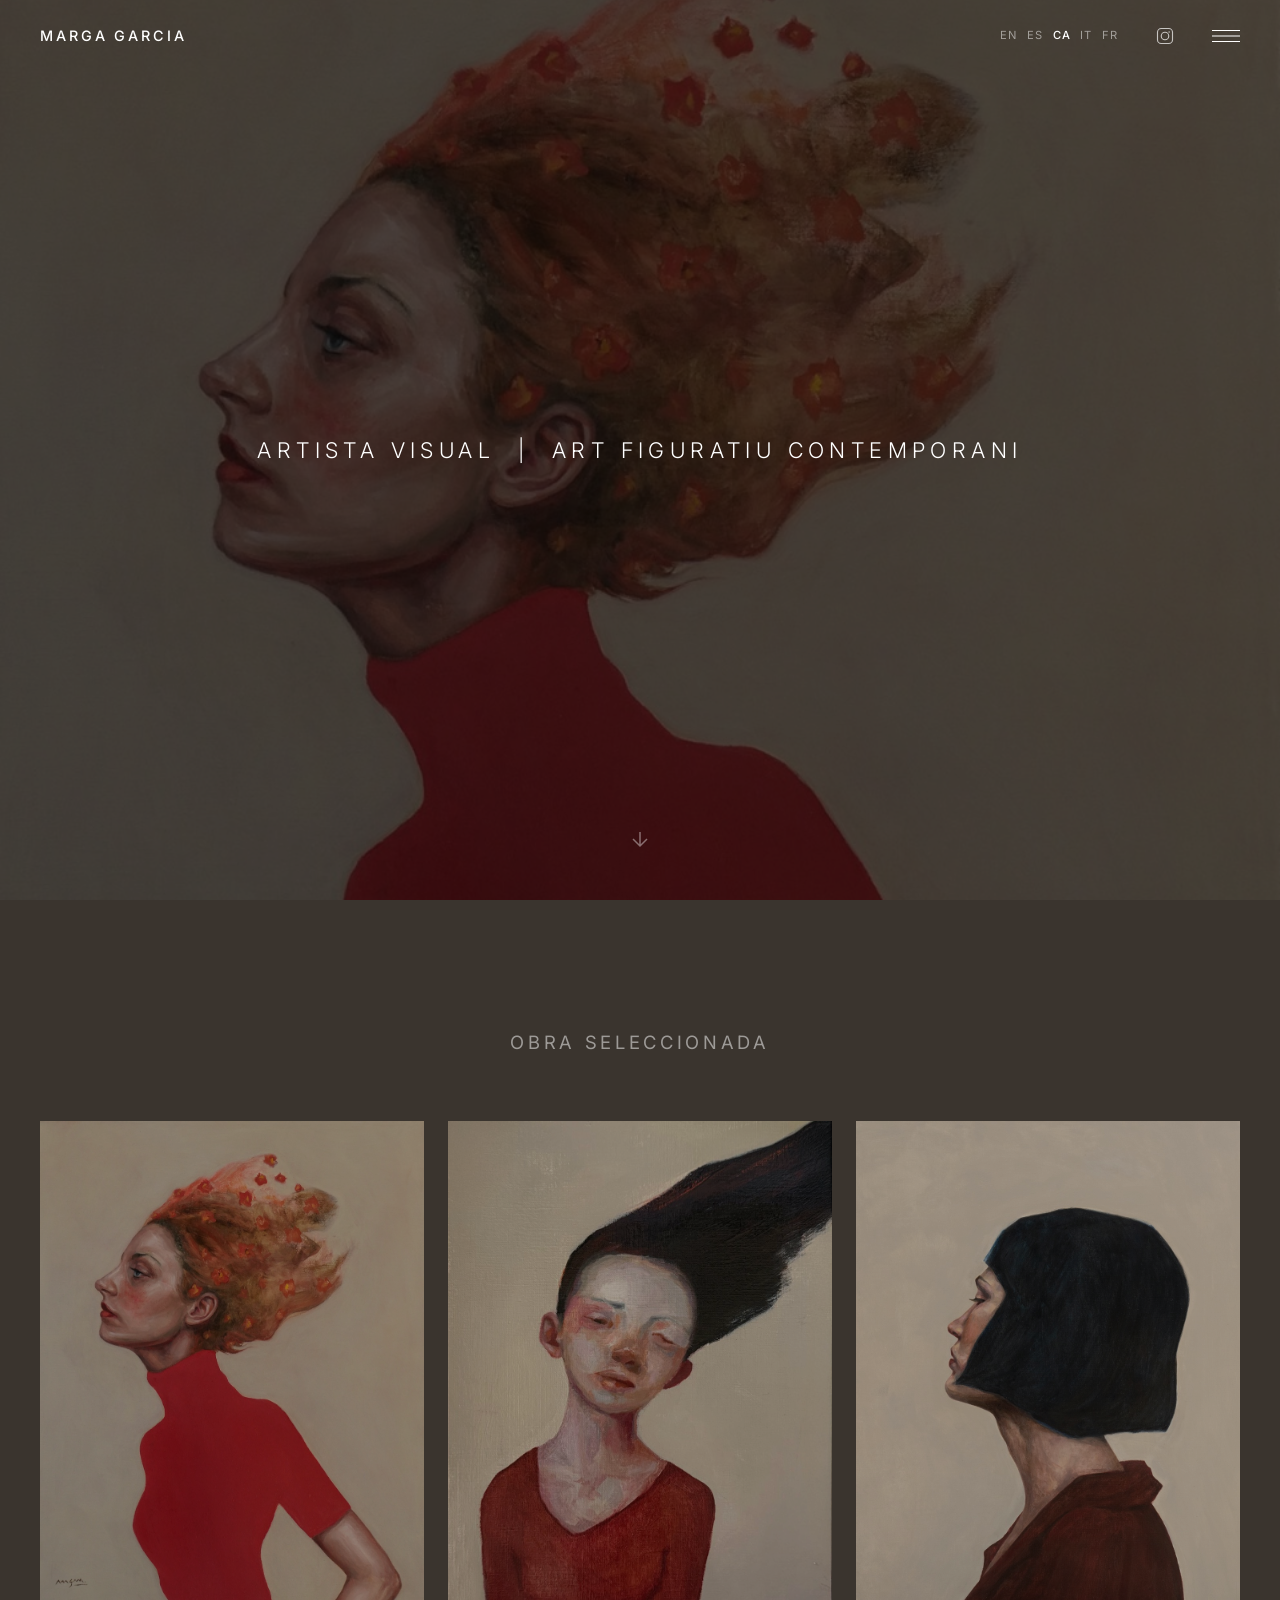
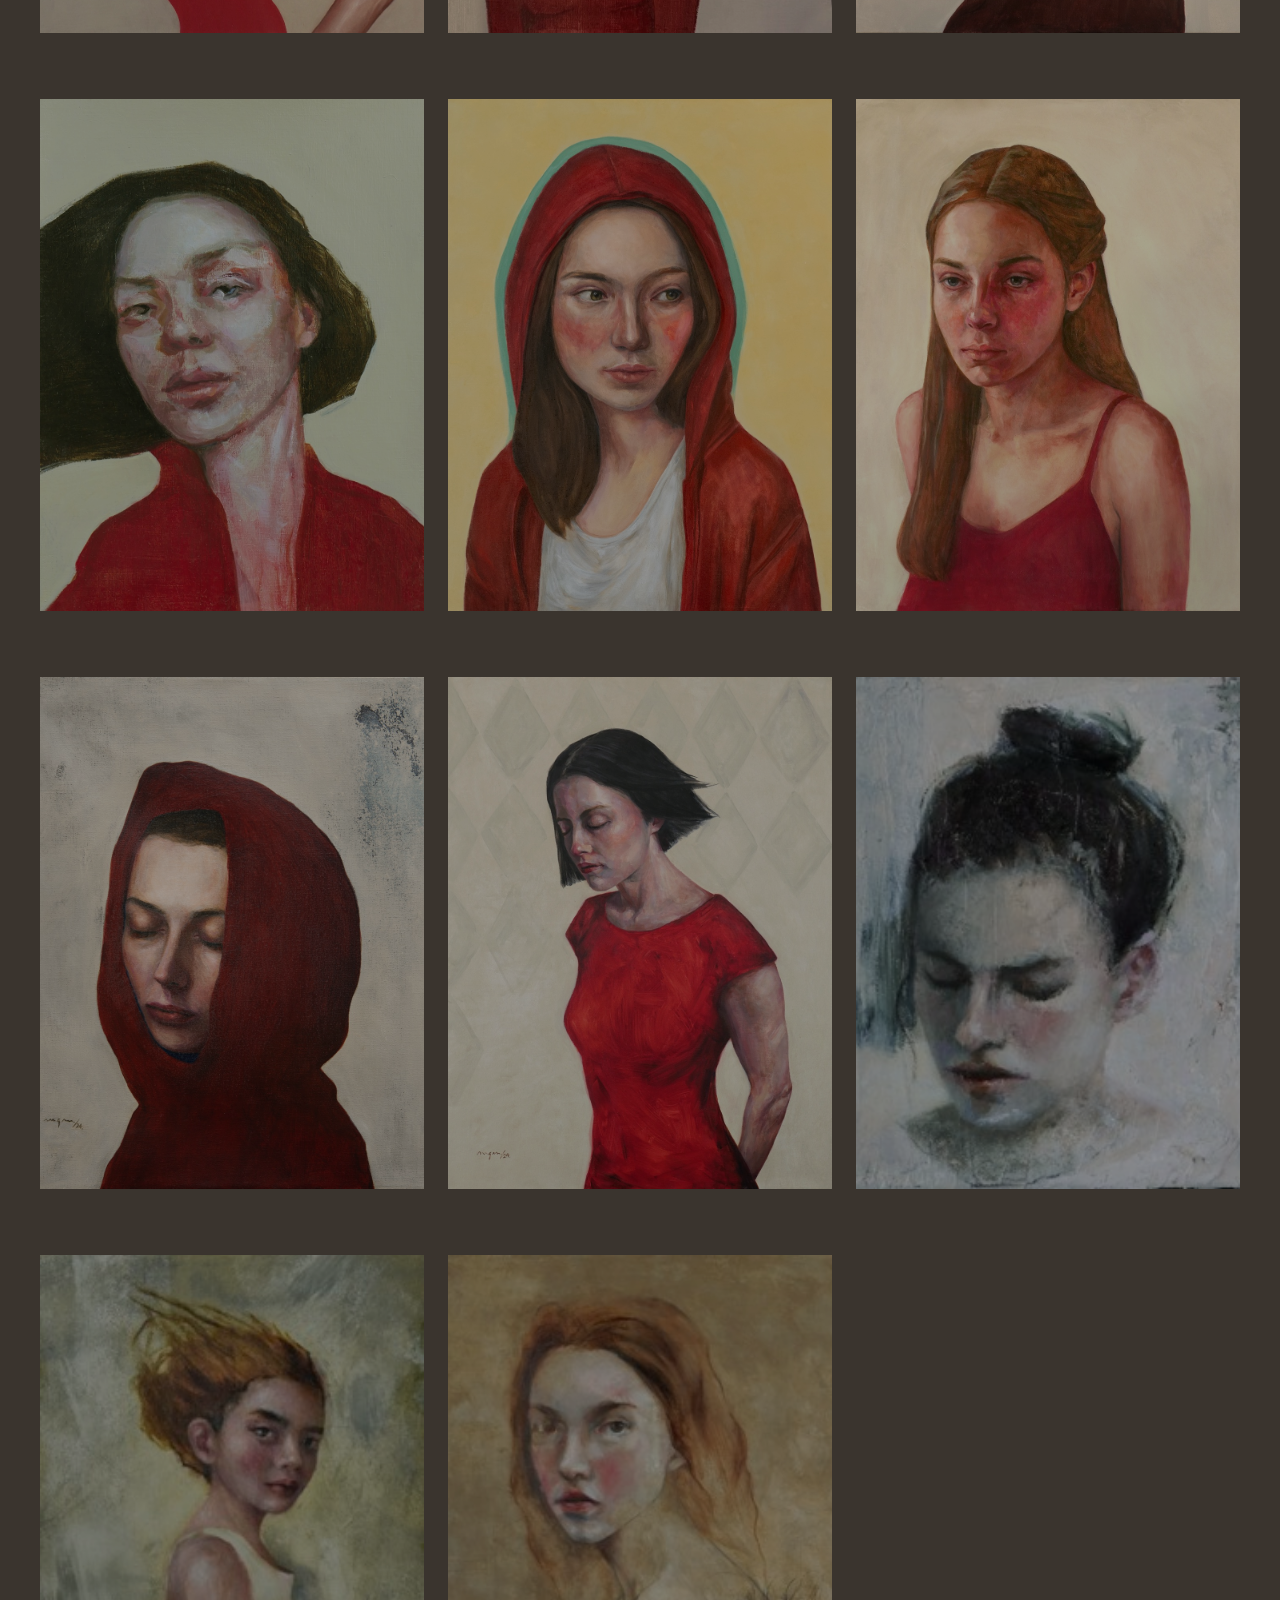
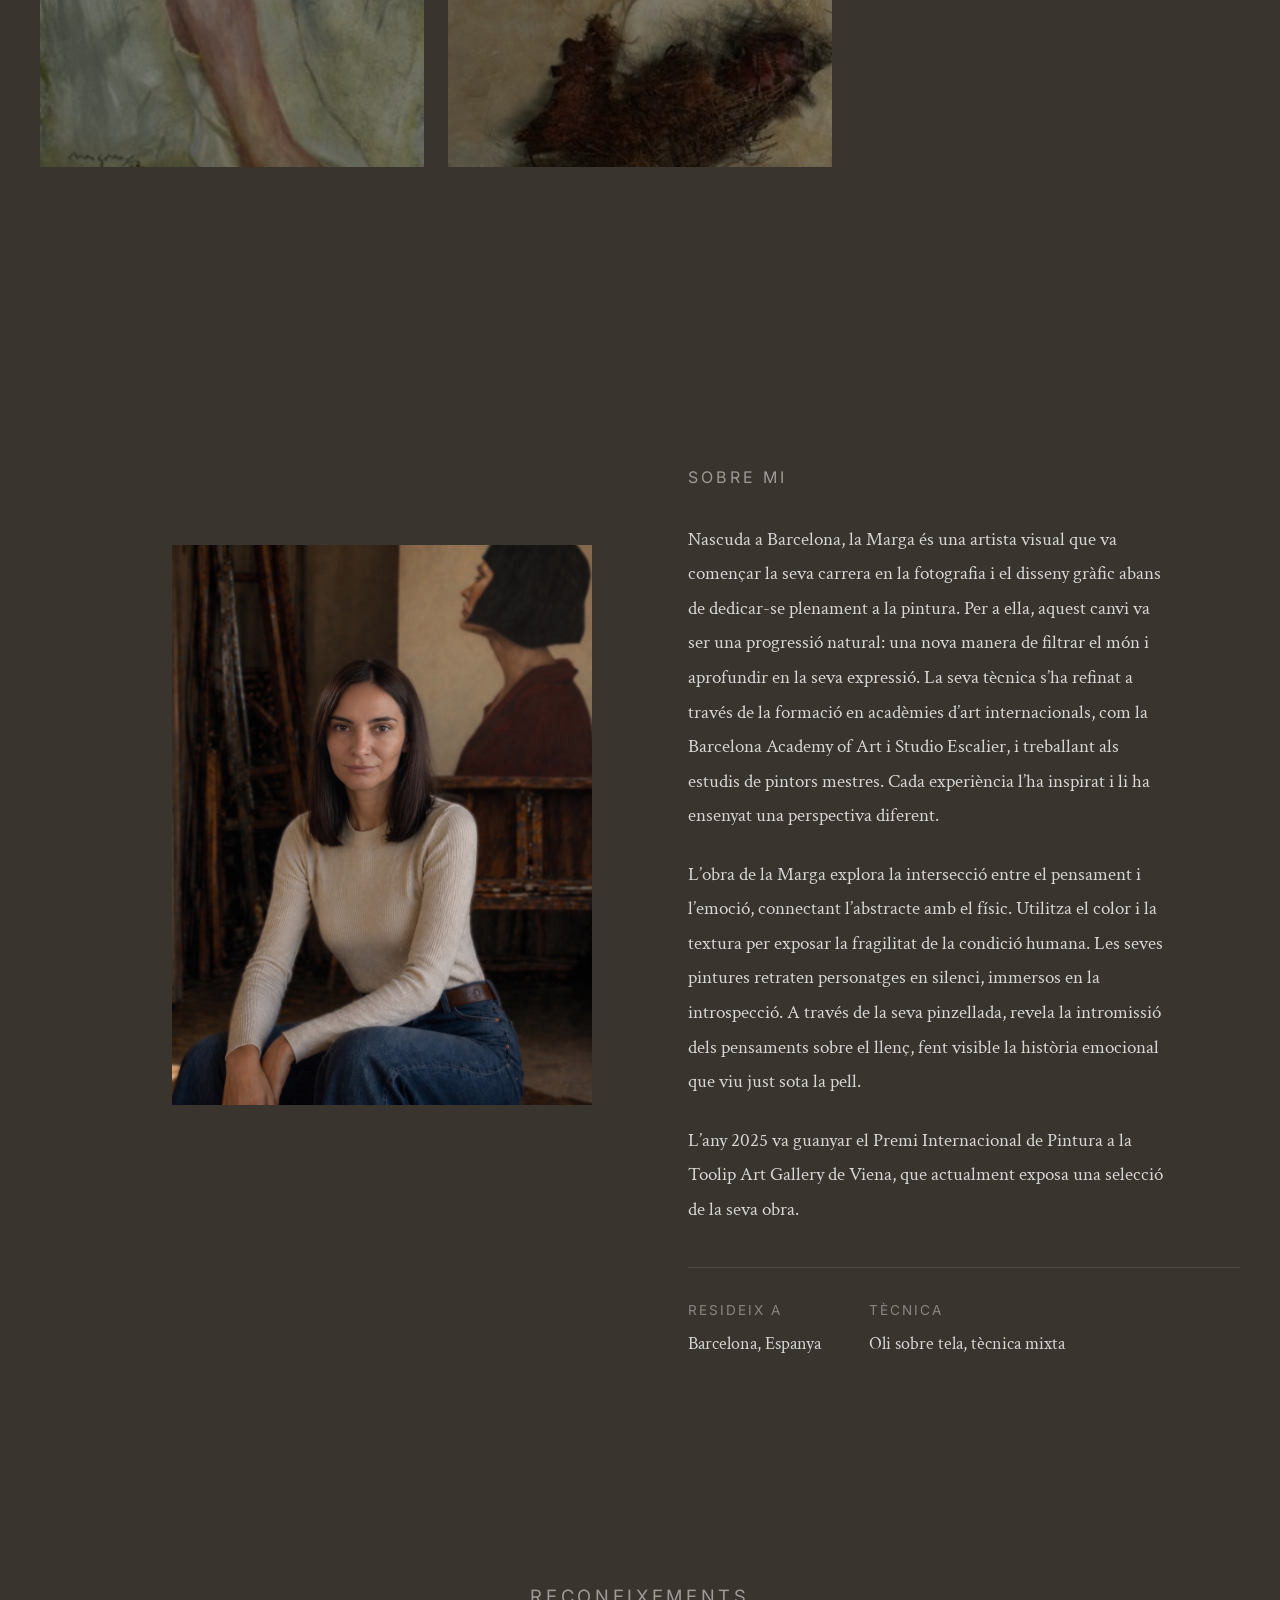
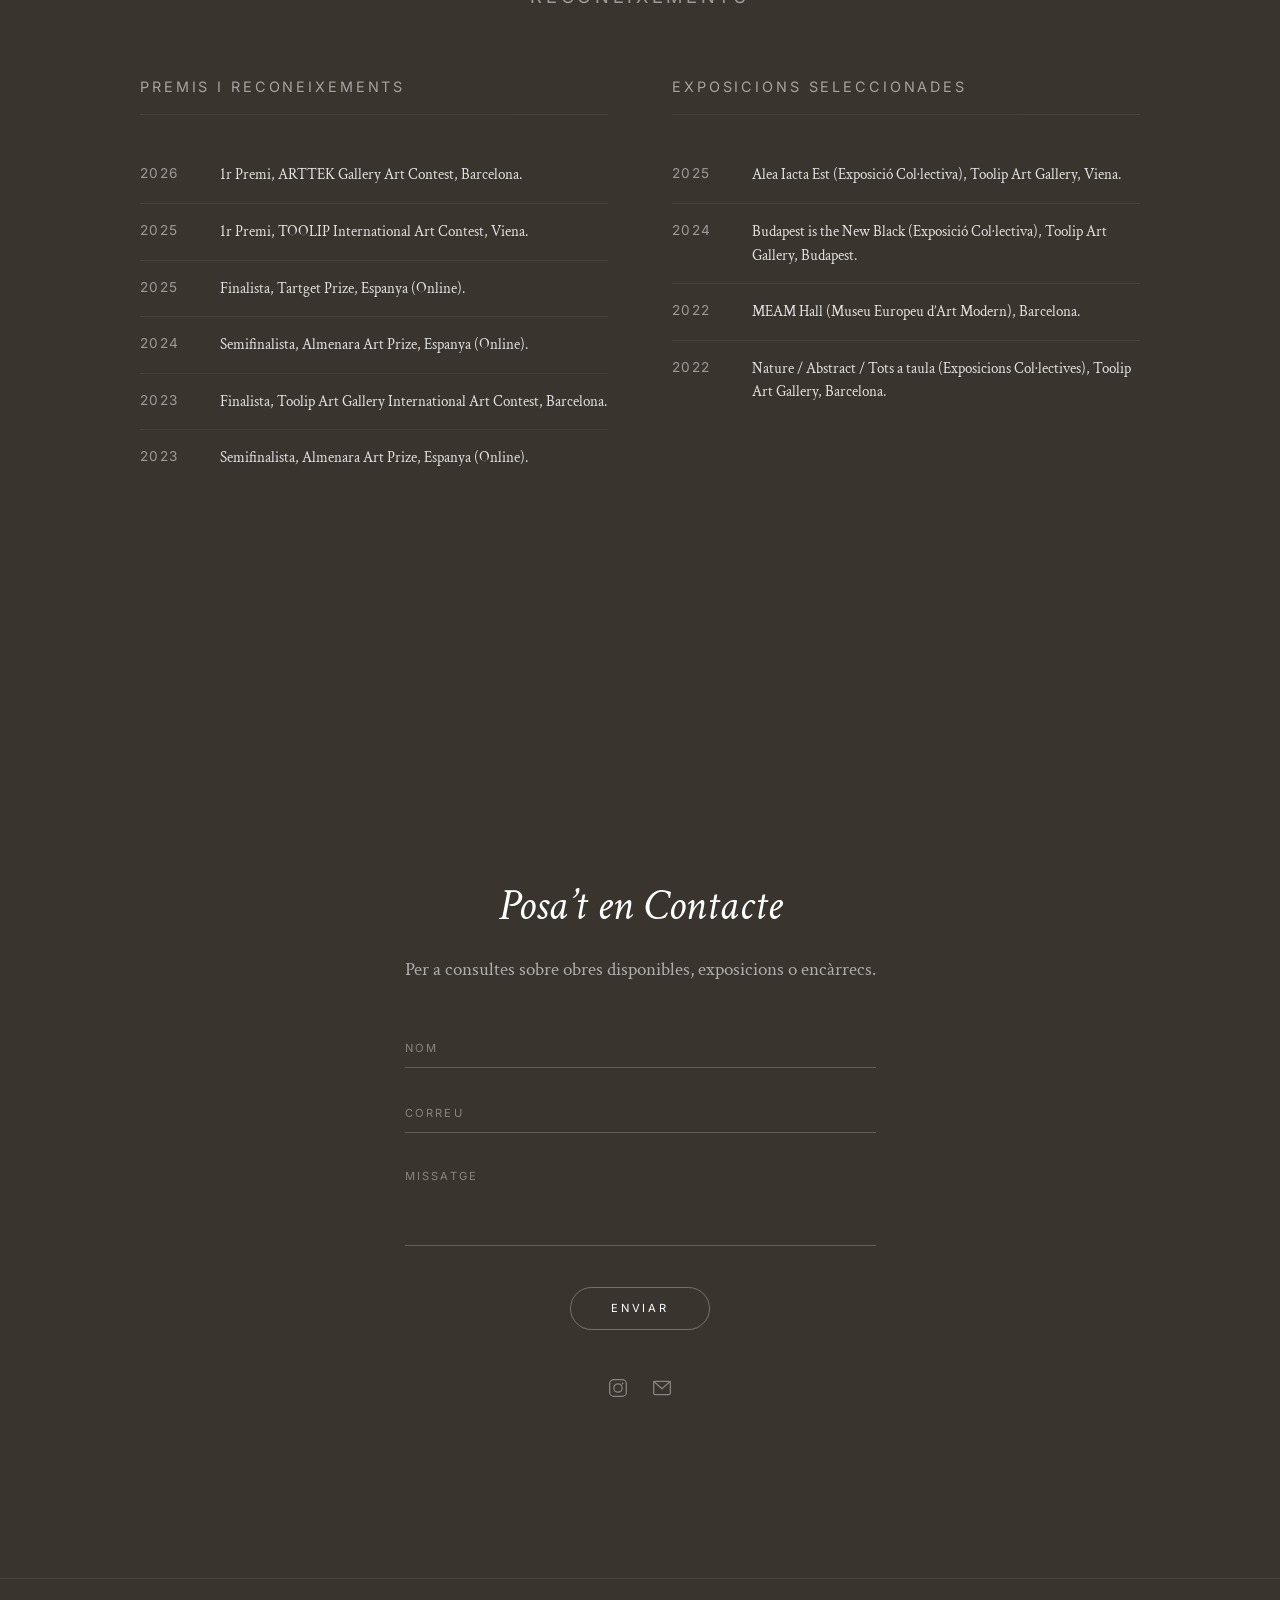
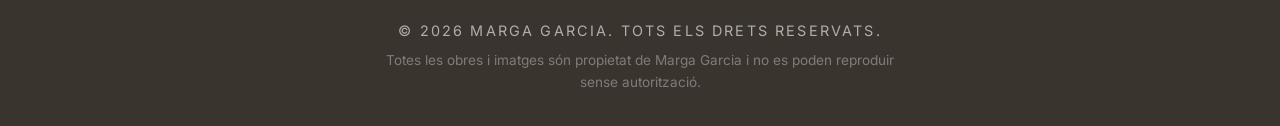
==== ca.html @ 929f14eb "Add multilingual support (ES, CA, IT, FR) with header language switcher Co-Authored-By: Claude Opus " ====
<!DOCTYPE html>
<html lang="ca">
<head>
  <meta charset="UTF-8">
  <meta name="viewport" content="width=device-width, initial-scale=1.0">
  <title>Marga Garcia — Artista</title>
  <meta name="description" content="Marga Garcia — Portfolio de l'artista">
  <link rel="preconnect" href="https://fonts.googleapis.com">
  <link rel="preconnect" href="https://fonts.gstatic.com" crossorigin>
  <link href="https://fonts.googleapis.com/css2?family=Crimson+Text:ital,wght@0,400;0,600;1,400&family=Inter:wght@300;400;500&display=swap" rel="stylesheet">
  <link rel="stylesheet" href="css/style.css">
</head>
<body>

  <!-- Navigation -->
  <nav class="nav" id="nav">
    <div class="nav-inner">
      <a href="#hero" class="nav-logo">Marga Garcia</a>
      <div class="nav-actions">
        <div class="lang-switcher">
          <a href="index.html" class="lang-link">EN</a>
          <a href="es.html" class="lang-link">ES</a>
          <a href="ca.html" class="lang-link active">CA</a>
          <a href="it.html" class="lang-link">IT</a>
          <a href="fr.html" class="lang-link">FR</a>
        </div>
        <a href="https://www.instagram.com/marga__art/" target="_blank" aria-label="Instagram" class="nav-ig">
          <svg width="18" height="18" viewBox="0 0 24 24" fill="none" stroke="currentColor" stroke-width="1.5" stroke-linecap="round" stroke-linejoin="round">
            <rect x="2" y="2" width="20" height="20" rx="5"/>
            <circle cx="12" cy="12" r="5"/>
            <circle cx="17.5" cy="6.5" r="1" fill="currentColor" stroke="none"/>
          </svg>
        </a>
        <button class="nav-toggle" id="nav-toggle" aria-label="Obrir menú">
          <span></span>
          <span></span>
          <span></span>
        </button>
      </div>
      <ul class="nav-links" id="nav-links">
        <li><a href="#work">Obra</a></li>
        <li><a href="#about">Sobre Mi</a></li>
        <li><a href="#recognitions">Reconeixements</a></li>
        <li><a href="#contact">Contacte</a></li>
      </ul>
    </div>
  </nav>

  <!-- Hero -->
  <section class="slide hero" id="hero">
    <div class="hero-bg"></div>
    <div class="hero-content">
      <h1 class="hero-title"><span class="hero-line">Artista Visual</span><span class="hero-sep">&nbsp;&nbsp;|&nbsp;&nbsp;</span><span class="hero-line">Art Figuratiu Contemporani</span></h1>
    </div>
    <a href="#work" class="scroll-indicator" aria-label="Avall">
      <svg width="24" height="24" viewBox="0 0 24 24" fill="none" stroke="currentColor" stroke-width="1.5">
        <path d="M12 5v14M5 12l7 7 7-7"/>
      </svg>
    </a>
  </section>

  <!-- Work / Gallery -->
  <section class="slide work" id="work">
    <div class="section-header">
      <h2>Obra Seleccionada</h2>
    </div>
    <div class="gallery">
      <a href="#" class="gallery-item" data-title="Inflorescence" data-year="2025">
        <div class="gallery-img">
          <img src="images/insta/Inflorescence_MargaGarcia%20Grande.jpeg" alt="Inflorescence" loading="lazy">
        </div>
        <div class="gallery-caption">
          <span class="gallery-title">Inflorescence</span>
          <span class="gallery-year">2025</span>
        </div>
      </a>
      <a href="#" class="gallery-item" data-title="Untitled" data-year="2026">
        <div class="gallery-img">
          <img src="images/insta/WhatsApp%20Image%202026-04-10%20at%2017.46.43%20Grande.jpeg" alt="Untitled" loading="lazy">
        </div>
        <div class="gallery-caption">
          <span class="gallery-title">Untitled</span>
          <span class="gallery-year">2026</span>
        </div>
      </a>
      <a href="#" class="gallery-item" data-title="Reflections II" data-year="2025">
        <div class="gallery-img">
          <img src="images/insta/Marga%20Garcia_%20REFLECTIONS%20_II%20Grande.jpeg" alt="Reflections II" loading="lazy">
        </div>
        <div class="gallery-caption">
          <span class="gallery-title">Reflections II</span>
          <span class="gallery-year">2025</span>
        </div>
      </a>
      <a href="#" class="gallery-item" data-title="Untitled" data-year="2024">
        <div class="gallery-img">
          <img src="images/insta/L1035656%20copy%20Grande.jpeg" alt="Untitled" loading="lazy">
        </div>
        <div class="gallery-caption">
          <span class="gallery-title">Untitled</span>
          <span class="gallery-year">2024</span>
        </div>
      </a>
      <a href="#" class="gallery-item" data-title="Too Bright To Be Hidden" data-year="2024">
        <div class="gallery-img">
          <img src="images/insta/%22TooBrightToBeHidden%22._MargaGarcia%20Grande.jpeg" alt="Too Bright To Be Hidden" loading="lazy">
        </div>
        <div class="gallery-caption">
          <span class="gallery-title">Too Bright To Be Hidden</span>
          <span class="gallery-year">2024</span>
        </div>
      </a>
      <a href="#" class="gallery-item" data-title="The Flush Within" data-year="2025">
        <div class="gallery-img">
          <img src="images/insta/The%20Flush%20Within_%20Marga%20Garcia%20Grande.jpeg" alt="The Flush Within" loading="lazy">
        </div>
        <div class="gallery-caption">
          <span class="gallery-title">The Flush Within</span>
          <span class="gallery-year">2025</span>
        </div>
      </a>
      <a href="#" class="gallery-item" data-title="Reflections III" data-year="2024">
        <div class="gallery-img">
          <img src="images/insta/Marga%20Garcia%20REFLECTIONS%20III%20Grande.jpeg" alt="Reflections III" loading="lazy">
        </div>
        <div class="gallery-caption">
          <span class="gallery-title">Reflections III</span>
          <span class="gallery-year">2024</span>
        </div>
      </a>
      <a href="#" class="gallery-item" data-title="Reflections" data-year="2026">
        <div class="gallery-img">
          <img src="images/insta/Marga%20Garcia%20-%20Reflections-%20oil%20on%20canvas%20Grande.jpeg" alt="Reflections" loading="lazy">
        </div>
        <div class="gallery-caption">
          <span class="gallery-title">Reflections</span>
          <span class="gallery-year">2026</span>
        </div>
      </a>
      <a href="#" class="gallery-item" data-title="Regrets" data-year="2026">
        <div class="gallery-img">
          <img src="images/insta/Regrets_MargaG%20%20%20Peque%C3%B1o.jpeg" alt="Regrets" loading="lazy">
        </div>
        <div class="gallery-caption">
          <span class="gallery-title">Regrets</span>
          <span class="gallery-year">2026</span>
        </div>
      </a>
      <a href="#" class="gallery-item" data-title="Enchantment" data-year="2026">
        <div class="gallery-img">
          <img src="images/insta/Enchantment_Marga%20Garcia%20Peque%C3%B1o.jpeg" alt="Enchantment" loading="lazy">
        </div>
        <div class="gallery-caption">
          <span class="gallery-title">Enchantment</span>
          <span class="gallery-year">2026</span>
        </div>
      </a>
      <a href="#" class="gallery-item" data-title="Tree Bark Woman" data-year="2026">
        <div class="gallery-img">
          <img src="images/insta/Marga%20Garcia_Tree%20Bark%20Woman%20Peque%C3%B1o.jpeg" alt="Tree Bark Woman" loading="lazy">
        </div>
        <div class="gallery-caption">
          <span class="gallery-title">Tree Bark Woman</span>
          <span class="gallery-year">2026</span>
        </div>
      </a>
    </div>
  </section>

  <!-- About -->
  <section class="slide about" id="about">
    <div class="about-inner">
      <div class="about-image">
        <img src="images/insta/MargaGarcia.jpeg" alt="Marga Garcia">
      </div>
      <div class="about-text">
        <h2>Sobre Mi</h2>
        <p>Nascuda a Barcelona, la Marga és una artista visual que va començar la seva carrera en la fotografia i el disseny gràfic abans de dedicar-se plenament a la pintura. Per a ella, aquest canvi va ser una progressió natural: una nova manera de filtrar el món i aprofundir en la seva expressió. La seva tècnica s&rsquo;ha refinat a través de la formació en acadèmies d&rsquo;art internacionals, com la Barcelona Academy of Art i Studio Escalier, i treballant als estudis de pintors mestres. Cada experiència l&rsquo;ha inspirat i li ha ensenyat una perspectiva diferent.</p>
        <p>L&rsquo;obra de la Marga explora la intersecció entre el pensament i l&rsquo;emoció, connectant l&rsquo;abstracte amb el físic. Utilitza el color i la textura per exposar la fragilitat de la condició humana. Les seves pintures retraten personatges en silenci, immersos en la introspecció. A través de la seva pinzellada, revela la intromissió dels pensaments sobre el llenç, fent visible la història emocional que viu just sota la pell.</p>
        <p>L&rsquo;any 2025 va guanyar el Premi Internacional de Pintura a la Toolip Art Gallery de Viena, que actualment exposa una selecció de la seva obra.</p>
        <div class="about-details">
          <div class="detail">
            <span class="detail-label">Resideix a</span>
            <span class="detail-value">Barcelona, Espanya</span>
          </div>
          <div class="detail">
            <span class="detail-label">Tècnica</span>
            <span class="detail-value">Oli sobre tela, tècnica mixta</span>
          </div>
        </div>
      </div>
    </div>
  </section>

  <!-- Recognitions -->
  <section class="slide recognitions" id="recognitions">
    <div class="section-header">
      <h2>Reconeixements</h2>
    </div>
    <div class="recognitions-inner">
      <div class="recognitions-group">
        <h3 class="recognitions-subtitle">Premis i Reconeixements</h3>
        <ul class="recognitions-list">
          <li><span class="recognitions-year">2026</span><span class="recognitions-text">1r Premi, ARTTEK Gallery Art Contest, Barcelona.</span></li>
          <li><span class="recognitions-year">2025</span><span class="recognitions-text">1r Premi, TOOLIP International Art Contest, Viena.</span></li>
          <li><span class="recognitions-year">2025</span><span class="recognitions-text">Finalista, Tartget Prize, Espanya (Online).</span></li>
          <li><span class="recognitions-year">2024</span><span class="recognitions-text">Semifinalista, Almenara Art Prize, Espanya (Online).</span></li>
          <li><span class="recognitions-year">2023</span><span class="recognitions-text">Finalista, Toolip Art Gallery International Art Contest, Barcelona.</span></li>
          <li><span class="recognitions-year">2023</span><span class="recognitions-text">Semifinalista, Almenara Art Prize, Espanya (Online).</span></li>
        </ul>
      </div>
      <div class="recognitions-group">
        <h3 class="recognitions-subtitle">Exposicions Seleccionades</h3>
        <ul class="recognitions-list">
          <li><span class="recognitions-year">2025</span><span class="recognitions-text">Alea Iacta Est (Exposició Col·lectiva), Toolip Art Gallery, Viena.</span></li>
          <li><span class="recognitions-year">2024</span><span class="recognitions-text">Budapest is the New Black (Exposició Col·lectiva), Toolip Art Gallery, Budapest.</span></li>
          <li><span class="recognitions-year">2022</span><span class="recognitions-text">MEAM Hall (Museu Europeu d&rsquo;Art Modern), Barcelona.</span></li>
          <li><span class="recognitions-year">2022</span><span class="recognitions-text">Nature / Abstract / Tots a taula (Exposicions Col·lectives), Toolip Art Gallery, Barcelona.</span></li>
        </ul>
      </div>
    </div>
  </section>

  <!-- Contact -->
  <section class="slide contact" id="contact">
    <div class="contact-inner">
      <h2>Posa&rsquo;t en Contacte</h2>
      <p class="contact-text">Per a consultes sobre obres disponibles, exposicions o encàrrecs.</p>
      <form class="contact-form" id="contact-form" novalidate>
        <div class="form-row">
          <input type="text" name="name" id="contact-name" placeholder="Nom" required>
        </div>
        <div class="form-row">
          <input type="email" name="email" id="contact-email-input" placeholder="Correu" required>
        </div>
        <div class="form-row">
          <textarea name="message" id="contact-message" rows="4" placeholder="Missatge" required></textarea>
        </div>
        <button type="submit" class="form-submit">Enviar</button>
      </form>
      <div class="social-links">
        <a href="https://www.instagram.com/marga__art/" target="_blank" aria-label="Instagram">
          <svg width="20" height="20" viewBox="0 0 24 24" fill="none" stroke="currentColor" stroke-width="1.5" stroke-linecap="round" stroke-linejoin="round">
            <rect x="2" y="2" width="20" height="20" rx="5"/>
            <circle cx="12" cy="12" r="5"/>
            <circle cx="17.5" cy="6.5" r="1" fill="currentColor" stroke="none"/>
          </svg>
        </a>
        <a href="mailto:info@margagarcia.com" aria-label="Correu">
          <svg width="20" height="20" viewBox="0 0 24 24" fill="none" stroke="currentColor" stroke-width="1.5" stroke-linecap="round" stroke-linejoin="round">
            <rect x="2" y="4" width="20" height="16" rx="2"/>
            <path d="M22 4L12 13 2 4"/>
          </svg>
        </a>
      </div>
    </div>
  </section>

  <!-- Footer -->
  <footer class="site-footer">
    <div class="site-footer-inner">
      <p class="footer-copy">&copy; 2026 Marga Garcia. Tots els drets reservats.</p>
      <p class="footer-note">Totes les obres i imatges són propietat de Marga Garcia i no es poden reproduir sense autorització.</p>
    </div>
  </footer>

  <!-- Lightbox -->
  <div class="lightbox" id="lightbox">
    <button class="lightbox-close" aria-label="Tancar">&times;</button>
    <button class="lightbox-prev" aria-label="Anterior">
      <svg width="32" height="32" viewBox="0 0 24 24" fill="none" stroke="currentColor" stroke-width="1.5"><path d="M15 18l-6-6 6-6"/></svg>
    </button>
    <button class="lightbox-next" aria-label="Següent">
      <svg width="32" height="32" viewBox="0 0 24 24" fill="none" stroke="currentColor" stroke-width="1.5"><path d="M9 18l6-6-6-6"/></svg>
    </button>
    <div class="lightbox-content">
      <img src="" alt="" id="lightbox-img">
      <div class="lightbox-caption" id="lightbox-caption"></div>
    </div>
  </div>

  <script src="js/main.js"></script>
</body>
</html>
---- css/style.css ----
/* ========================================
   Marga Garcia — Artist Portfolio
   ======================================== */

/* Reset & Base */
*, *::before, *::after {
  margin: 0;
  padding: 0;
  box-sizing: border-box;
}

html {
  scroll-behavior: smooth;
  font-size: 16px;
  -webkit-font-smoothing: antialiased;
  -moz-osx-font-smoothing: grayscale;
}

body {
  font-family: 'Crimson Text', Georgia, serif;
  background: #3a342e;
  color: #fff;
  line-height: 1.6;
  overflow-x: hidden;
}

img {
  max-width: 100%;
  display: block;
}

a {
  color: inherit;
  text-decoration: none;
}

/* ========================================
   Navigation
   ======================================== */
.nav {
  position: fixed;
  top: 0;
  left: 0;
  right: 0;
  z-index: 100;
  padding: 1.5rem 2.5rem;
  transition: background 0.4s ease, padding 0.4s ease;
}

.nav.scrolled {
  background: rgba(58, 52, 46, 0.95);
  backdrop-filter: blur(10px);
  padding: 1rem 2.5rem;
}

.nav-inner {
  display: flex;
  align-items: center;
  justify-content: space-between;
  max-width: 1400px;
  margin: 0 auto;
}

.nav-logo {
  font-family: 'Inter', 'Helvetica Neue', Arial, sans-serif;
  font-size: 0.9rem;
  font-weight: 500;
  text-transform: uppercase;
  letter-spacing: 0.2em;
  transition: opacity 0.3s ease;
}

.nav-logo {
  position: relative;
  z-index: 2;
}

.nav-logo:hover {
  opacity: 0.7;
}

.nav-links {
  list-style: none;
  position: absolute;
  top: 100%;
  right: 2.5rem;
  margin-top: 0.5rem;
  background: rgba(58, 52, 46, 0.92);
  backdrop-filter: blur(14px);
  -webkit-backdrop-filter: blur(14px);
  display: flex;
  flex-direction: column;
  align-items: flex-start;
  gap: 1.25rem;
  padding: 1.5rem 2rem;
  border-radius: 4px;
  box-shadow: 0 10px 30px rgba(0, 0, 0, 0.4);
  opacity: 0;
  visibility: hidden;
  transform: translateY(-8px);
  transition: opacity 0.3s ease, visibility 0.3s ease, transform 0.3s ease;
}

.nav-links.open {
  opacity: 1;
  visibility: visible;
  transform: translateY(0);
}

.nav-links a {
  font-family: 'Inter', 'Helvetica Neue', Arial, sans-serif;
  font-size: 0.85rem;
  font-weight: 400;
  text-transform: uppercase;
  letter-spacing: 0.15em;
  opacity: 0.7;
  transition: opacity 0.3s ease;
}

.nav-links a:hover {
  opacity: 1;
}

/* Mobile toggle */
.nav-actions {
  display: flex;
  align-items: center;
  gap: 1cm;
  position: relative;
  z-index: 2;
}

.nav-ig {
  color: #fff;
  opacity: 0.7;
  display: inline-flex;
  align-items: center;
  transition: opacity 0.3s ease;
}

.nav-ig:hover {
  opacity: 1;
}

.lang-switcher {
  display: flex;
  gap: 0.6rem;
  align-items: center;
}

.lang-link {
  font-family: 'Inter', 'Helvetica Neue', Arial, sans-serif;
  font-size: 0.7rem;
  font-weight: 400;
  letter-spacing: 0.1em;
  opacity: 0.5;
  transition: opacity 0.3s ease;
}

.lang-link:hover {
  opacity: 1;
}

.lang-link.active {
  opacity: 1;
  font-weight: 500;
}

.nav-toggle {
  display: block;
  background: none;
  border: none;
  cursor: pointer;
  width: 28px;
  height: 20px;
  position: relative;
  z-index: 2;
}

.nav-toggle span {
  display: block;
  width: 100%;
  height: 1px;
  background: #fff;
  position: absolute;
  left: 0;
  transition: transform 0.3s ease, opacity 0.3s ease;
}

.nav-toggle span:first-child { top: 4px; }
.nav-toggle span:nth-child(2) { top: 50%; transform: translateY(-50%); }
.nav-toggle span:last-child { bottom: 4px; }

.nav-toggle.active span:first-child {
  top: 50%;
  transform: rotate(45deg);
}

.nav-toggle.active span:nth-child(2) {
  opacity: 0;
}

.nav-toggle.active span:last-child {
  bottom: 50%;
  transform: rotate(-45deg);
}

/* ========================================
   Slides (sections)
   ======================================== */
.slide {
  min-height: 100vh;
  display: flex;
  flex-direction: column;
  position: relative;
}

/* ========================================
   Hero
   ======================================== */
.hero {
  align-items: center;
  justify-content: center;
  overflow: hidden;
  background: #0a0a0a;
}

.hero-bg {
  position: absolute;
  inset: 0;
  background: url('../images/insta/Inflorescence_MargaGarcia%20Grande.jpeg') center 20%/cover no-repeat;
  opacity: 0.3;
  transition: opacity 1s ease;
}

.hero-content {
  position: relative;
  text-align: center;
  z-index: 1;
}

.hero-title {
  font-family: 'Inter', 'Helvetica Neue', Arial, sans-serif;
  font-size: clamp(0.85rem, 1.7vw, 1.35rem);
  font-weight: 300;
  line-height: 1.6;
  letter-spacing: 0.25em;
  text-transform: uppercase;
  margin-bottom: 0;
}

.hero-subtitle {
  font-family: 'Inter', 'Helvetica Neue', Arial, sans-serif;
  font-size: 0.75rem;
  font-weight: 300;
  text-transform: uppercase;
  letter-spacing: 0.35em;
  opacity: 0.6;
}

.scroll-indicator {
  position: absolute;
  bottom: 2.5rem;
  left: 50%;
  transform: translateX(-50%);
  opacity: 0.4;
  transition: opacity 0.3s ease, transform 0.3s ease;
  animation: float 2.5s ease-in-out infinite;
}

.scroll-indicator:hover {
  opacity: 0.8;
  transform: translateX(-50%) translateY(3px);
}

@keyframes float {
  0%, 100% { transform: translateX(-50%) translateY(0); }
  50% { transform: translateX(-50%) translateY(8px); }
}

/* ========================================
   Work / Gallery
   ======================================== */
.work {
  min-height: auto;
  padding: 8rem 2.5rem;
}

.section-header {
  max-width: 1400px;
  margin: 0 auto 4rem;
}

.section-header h2 {
  font-family: 'Inter', 'Helvetica Neue', Arial, sans-serif;
  font-size: 1.15rem;
  font-weight: 400;
  text-transform: uppercase;
  letter-spacing: 0.2em;
  opacity: 0.5;
}

.gallery {
  display: grid;
  grid-template-columns: repeat(3, 1fr);
  gap: 1.5rem;
  max-width: 1400px;
  margin: 0 auto;
}

.gallery-item {
  display: block;
  position: relative;
  overflow: hidden;
  cursor: pointer;
}

.gallery-img {
  position: relative;
  overflow: hidden;
  background: #0a0a0a;
}

.gallery-img img {
  width: 100%;
  aspect-ratio: 3 / 4;
  object-fit: cover;
  opacity: 0.65;
  transition: transform 0.8s cubic-bezier(0.33, 0, 0.2, 1), opacity 0.6s ease;
  -webkit-user-drag: none;
  user-select: none;
  -webkit-user-select: none;
  pointer-events: none;
}

.gallery-item:hover .gallery-img img {
  transform: scale(1.05);
  opacity: 1;
}


.gallery-caption {
  display: flex;
  justify-content: space-between;
  align-items: baseline;
  padding: 0.75rem 0;
  opacity: 0;
  transform: translateY(5px);
  transition: opacity 0.4s ease, transform 0.4s ease;
}

.gallery-item:hover .gallery-caption {
  opacity: 1;
  transform: translateY(0);
}

.gallery-title {
  font-family: 'Inter', 'Helvetica Neue', Arial, sans-serif;
  font-size: 0.7rem;
  font-weight: 400;
  letter-spacing: 0.05em;
}

.gallery-year {
  font-family: 'Inter', 'Helvetica Neue', Arial, sans-serif;
  font-size: 0.65rem;
  font-weight: 300;
  opacity: 0.5;
}

/* ========================================
   About
   ======================================== */
.about {
  padding: 8rem 2.5rem;
  align-items: center;
  justify-content: center;
}

.about-inner {
  display: grid;
  grid-template-columns: 1fr 1fr;
  gap: 6rem;
  max-width: 1200px;
  width: 100%;
  align-items: start;
}

.about-image img {
  width: 100%;
  max-width: 420px;
  aspect-ratio: 3 / 4;
  object-fit: cover;
  margin-left: auto;
  margin-top: 5rem;
}

.about-text h2 {
  font-family: 'Inter', 'Helvetica Neue', Arial, sans-serif;
  font-size: 1rem;
  font-weight: 400;
  text-transform: uppercase;
  letter-spacing: 0.2em;
  opacity: 0.5;
  margin-bottom: 2rem;
}

.about-text p {
  font-size: 1.2rem;
  line-height: 1.8;
  opacity: 0.8;
  margin-bottom: 1.5rem;
  max-width: 480px;
}

.about-details {
  display: flex;
  gap: 3rem;
  margin-top: 2.5rem;
  padding-top: 2rem;
  border-top: 1px solid rgba(255, 255, 255, 0.1);
}

.detail-label {
  display: block;
  font-family: 'Inter', 'Helvetica Neue', Arial, sans-serif;
  font-size: 0.85rem;
  font-weight: 400;
  text-transform: uppercase;
  letter-spacing: 0.15em;
  opacity: 0.4;
  margin-bottom: 0.4rem;
}

.detail-value {
  font-size: 1.15rem;
  opacity: 0.8;
}

/* ========================================
   Recognitions
   ======================================== */
.recognitions {
  padding: 6rem 2.5rem;
}

.recognitions-inner {
  max-width: 1000px;
  margin: 0 auto;
  display: grid;
  grid-template-columns: 1fr 1fr;
  gap: 4rem;
}

.recognitions-subtitle {
  font-family: 'Inter', 'Helvetica Neue', Arial, sans-serif;
  font-size: 0.9rem;
  font-weight: 400;
  text-transform: uppercase;
  letter-spacing: 0.2em;
  opacity: 0.55;
  margin-bottom: 2rem;
  padding-bottom: 1rem;
  border-bottom: 1px solid rgba(255, 255, 255, 0.12);
}

.recognitions-list {
  list-style: none;
}

.recognitions-list li {
  display: grid;
  grid-template-columns: 60px 1fr;
  gap: 1.25rem;
  padding: 1rem 0;
  border-bottom: 1px solid rgba(255, 255, 255, 0.06);
}

.recognitions-list li:last-child {
  border-bottom: none;
}

.recognitions-year {
  font-family: 'Inter', 'Helvetica Neue', Arial, sans-serif;
  font-size: 0.85rem;
  letter-spacing: 0.1em;
  opacity: 0.5;
}

.recognitions-text {
  font-size: 0.95rem;
  line-height: 1.55;
  opacity: 0.85;
}

/* ========================================
   Contact
   ======================================== */
.contact {
  align-items: center;
  justify-content: center;
  text-align: center;
  padding: 6rem 2.5rem calc(6rem + 2cm);
  min-height: auto;
}

.contact-inner {
  max-width: 600px;
}

.contact-inner h2 {
  font-family: 'Crimson Text', Georgia, serif;
  font-style: italic;
  font-size: clamp(1.75rem, 4vw, 2.75rem);
  font-weight: 400;
  line-height: 1.1;
  margin-bottom: 1.5rem;
}

.contact-text {
  font-size: 1.2rem;
  opacity: 0.6;
  margin-bottom: 2.5rem;
  line-height: 1.7;
}

.contact-form {
  display: flex;
  flex-direction: column;
  gap: 1.5rem;
  max-width: 480px;
  width: 100%;
  margin: 2.5rem auto 2rem;
  text-align: left;
}

.contact-form input,
.contact-form textarea {
  width: 100%;
  background: transparent;
  border: none;
  border-bottom: 1px solid rgba(255, 255, 255, 0.2);
  color: #fff;
  font-family: 'Inter', 'Helvetica Neue', Arial, sans-serif;
  font-size: 0.85rem;
  padding: 0.75rem 0;
  transition: border-color 0.3s ease;
  resize: none;
}

.contact-form input::placeholder,
.contact-form textarea::placeholder {
  color: rgba(255, 255, 255, 0.4);
  text-transform: uppercase;
  letter-spacing: 0.2em;
  font-size: 0.7rem;
}

.contact-form input:focus,
.contact-form textarea:focus {
  outline: none;
  border-bottom-color: rgba(255, 255, 255, 0.7);
}

.form-submit {
  align-self: center;
  margin-top: 0.5rem;
  background: transparent;
  border: 1px solid rgba(255, 255, 255, 0.3);
  color: #fff;
  font-family: 'Inter', 'Helvetica Neue', Arial, sans-serif;
  font-size: 0.7rem;
  text-transform: uppercase;
  letter-spacing: 0.25em;
  padding: 0.85rem 2.5rem;
  border-radius: 999px;
  cursor: pointer;
  transition: background 0.3s ease, border-color 0.3s ease;
}

.form-submit:hover {
  background: rgba(255, 255, 255, 0.08);
  border-color: rgba(255, 255, 255, 0.7);
}

.contact-email {
  display: inline-block;
  font-family: 'Inter', 'Helvetica Neue', Arial, sans-serif;
  font-size: 0.75rem;
  font-weight: 400;
  letter-spacing: 0.1em;
  padding: 1em 2em;
  border: 1px solid rgba(255, 255, 255, 0.3);
  border-radius: 999px;
  transition: border-color 0.3s ease, background 0.3s ease;
}

.contact-email:hover {
  border-color: rgba(255, 255, 255, 0.8);
  background: rgba(255, 255, 255, 0.05);
}

.social-links {
  display: flex;
  justify-content: center;
  gap: 1.5rem;
  margin-top: 3rem;
}

.social-links a {
  opacity: 0.4;
  transition: opacity 0.3s ease, transform 0.3s ease;
}

.social-links a:hover {
  opacity: 1;
  transform: translateY(-2px);
}

/* ========================================
   Lightbox
   ======================================== */
.lightbox {
  position: fixed;
  inset: 0;
  z-index: 200;
  background: rgba(0, 0, 0, 0.95);
  display: flex;
  align-items: center;
  justify-content: center;
  opacity: 0;
  visibility: hidden;
  transition: opacity 0.4s ease, visibility 0.4s ease;
}

.lightbox.active {
  opacity: 1;
  visibility: visible;
}

.lightbox-close {
  position: absolute;
  top: 1.5rem;
  right: 2rem;
  background: none;
  border: none;
  color: #fff;
  font-size: 2rem;
  cursor: pointer;
  opacity: 0.6;
  transition: opacity 0.3s ease;
  line-height: 1;
}

.lightbox-close:hover {
  opacity: 1;
}

.lightbox-prev,
.lightbox-next {
  position: absolute;
  top: 50%;
  transform: translateY(-50%);
  background: none;
  border: none;
  color: #fff;
  cursor: pointer;
  opacity: 0.4;
  transition: opacity 0.3s ease;
  padding: 1rem;
}

.lightbox-prev:hover,
.lightbox-next:hover {
  opacity: 1;
}

.lightbox-prev { left: 1rem; }
.lightbox-next { right: 1rem; }

.lightbox-content {
  text-align: center;
  max-width: 85vw;
  max-height: 85vh;
  position: relative;
}

.lightbox-content img {
  max-width: 100%;
  max-height: 80vh;
  object-fit: contain;
  margin: 0 auto;
  -webkit-user-drag: none;
  user-select: none;
  -webkit-user-select: none;
  pointer-events: none;
}

.lightbox-caption {
  font-family: 'Inter', 'Helvetica Neue', Arial, sans-serif;
  font-size: 0.7rem;
  letter-spacing: 0.1em;
  opacity: 0.5;
  margin-top: 1.5rem;
}

/* ========================================
   Footer
   ======================================== */
.site-footer {
  border-top: 1px solid rgba(255, 255, 255, 0.08);
  padding: 2.5rem 2.5rem 2rem;
  background: #3a342e;
}

.site-footer-inner {
  max-width: 1200px;
  margin: 0 auto;
  text-align: center;
  font-family: 'Inter', 'Helvetica Neue', Arial, sans-serif;
}

.footer-copy {
  font-size: 0.9rem;
  letter-spacing: 0.15em;
  text-transform: uppercase;
  opacity: 0.6;
  margin-bottom: 0.5rem;
}

.footer-email {
  font-size: 0.85rem;
  letter-spacing: 0.1em;
  opacity: 0.55;
  margin-bottom: 0.75rem;
}

.footer-email a {
  color: inherit;
  transition: opacity 0.3s ease;
}

.footer-email a:hover {
  opacity: 0.8;
}

.footer-note {
  font-size: 0.85rem;
  opacity: 0.35;
  max-width: 540px;
  margin: 0 auto;
  line-height: 1.6;
}

/* ========================================
   Responsive
   ======================================== */
@media (max-width: 1024px) {
  .gallery {
    grid-template-columns: repeat(3, 1fr);
  }
}

@media (max-width: 768px) {
  .hero-bg {
    background-position: 25% center;
  }

  .hero-title .hero-sep {
    display: none;
  }

  .hero-title .hero-line {
    display: block;
    margin: 0.4em 0;
  }

  .nav-actions {
    gap: 0.6rem;
  }

  .lang-switcher {
    gap: 0.4rem;
  }

  .lang-link {
    font-size: 0.65rem;
    letter-spacing: 0.05em;
  }

  .gallery {
    grid-template-columns: repeat(2, 1fr);
    gap: 1rem;
  }

  .gallery-caption {
    opacity: 1;
    transform: none;
  }

  .about-inner {
    grid-template-columns: 1fr;
    gap: 3rem;
  }

  .recognitions-inner {
    grid-template-columns: 1fr;
    gap: 3rem;
  }

  .about-image img {
    margin: 0 auto;
    max-width: 100%;
  }

  .about-text p {
    max-width: 100%;
  }

  .work, .about, .contact {
    padding: 5rem 1.5rem;
  }

  .nav {
    padding: 1.25rem 1.5rem;
  }

  .nav.scrolled {
    padding: 1rem 1.5rem;
  }
}

@media (max-width: 480px) {
  .gallery {
    grid-template-columns: repeat(2, 1fr);
    gap: 0.75rem;
  }

  .hero-title {
    font-size: 0.8rem;
    letter-spacing: 0.2em;
  }
}
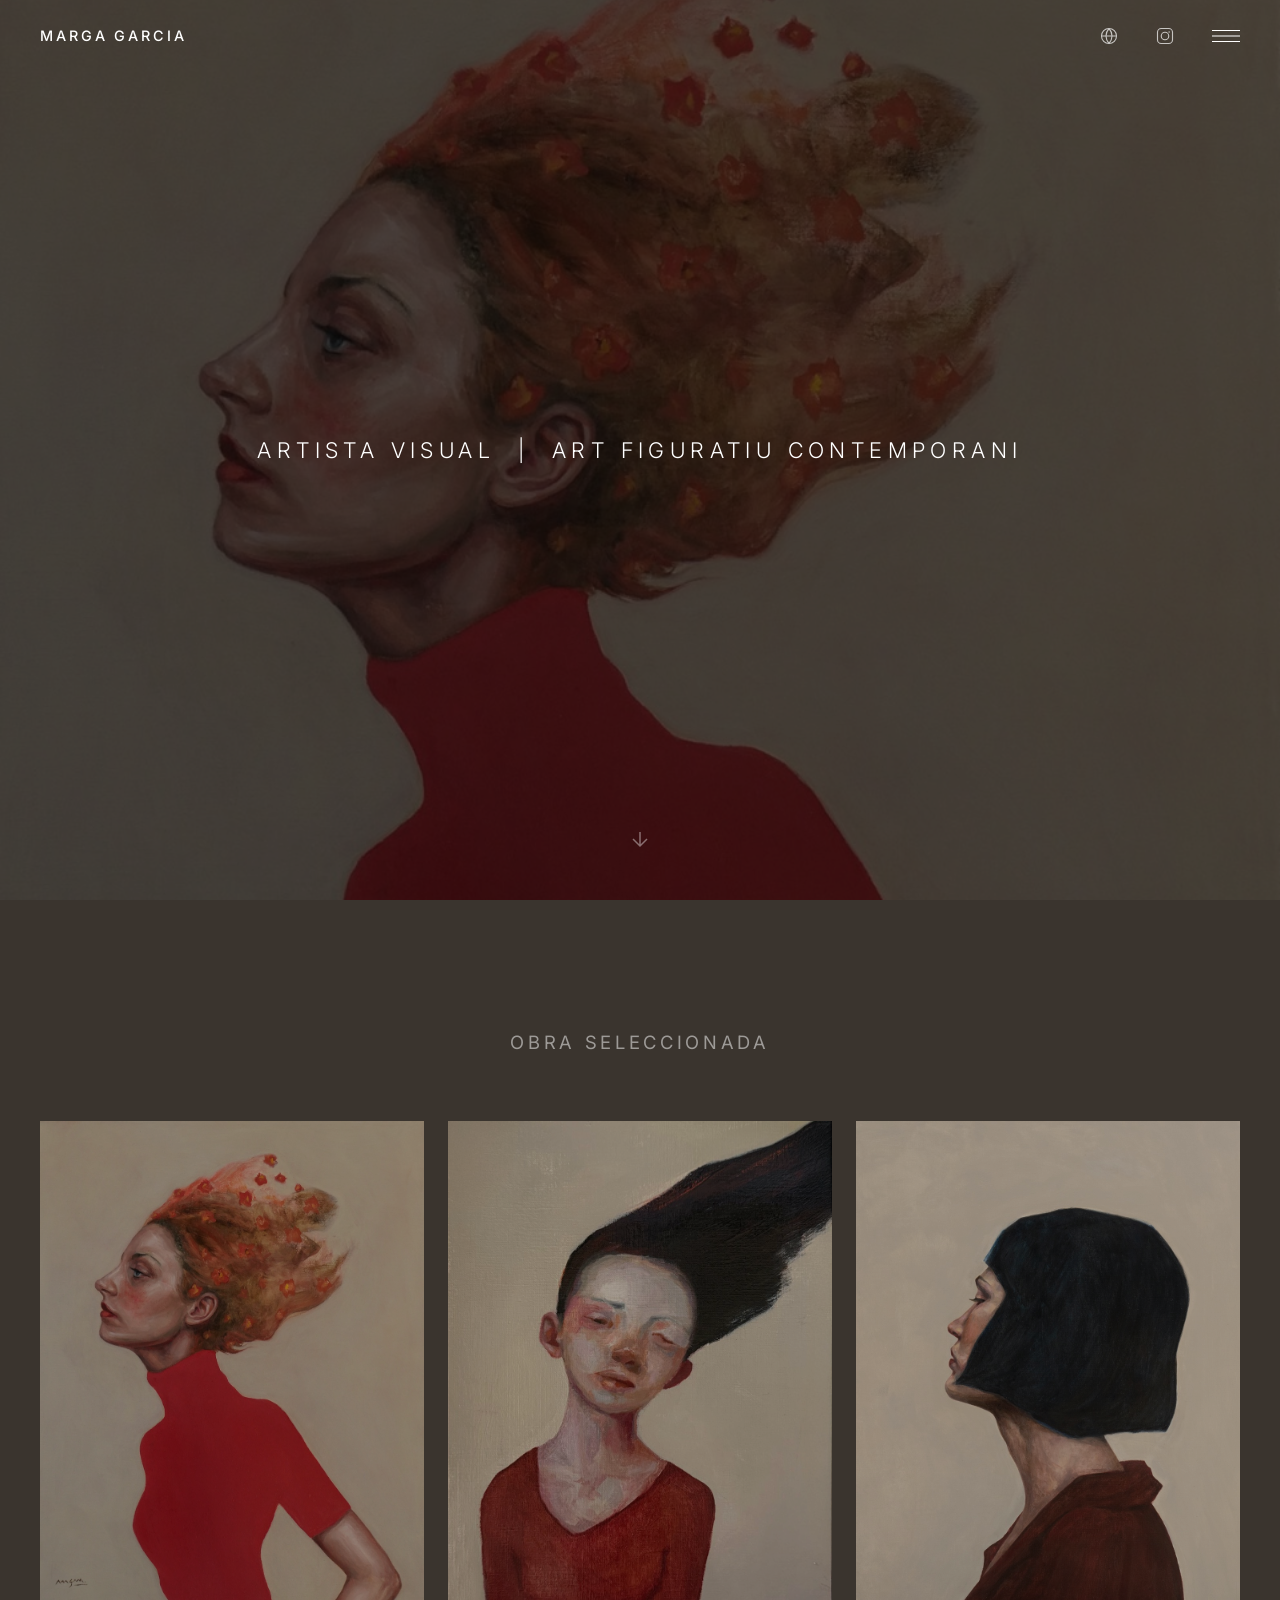
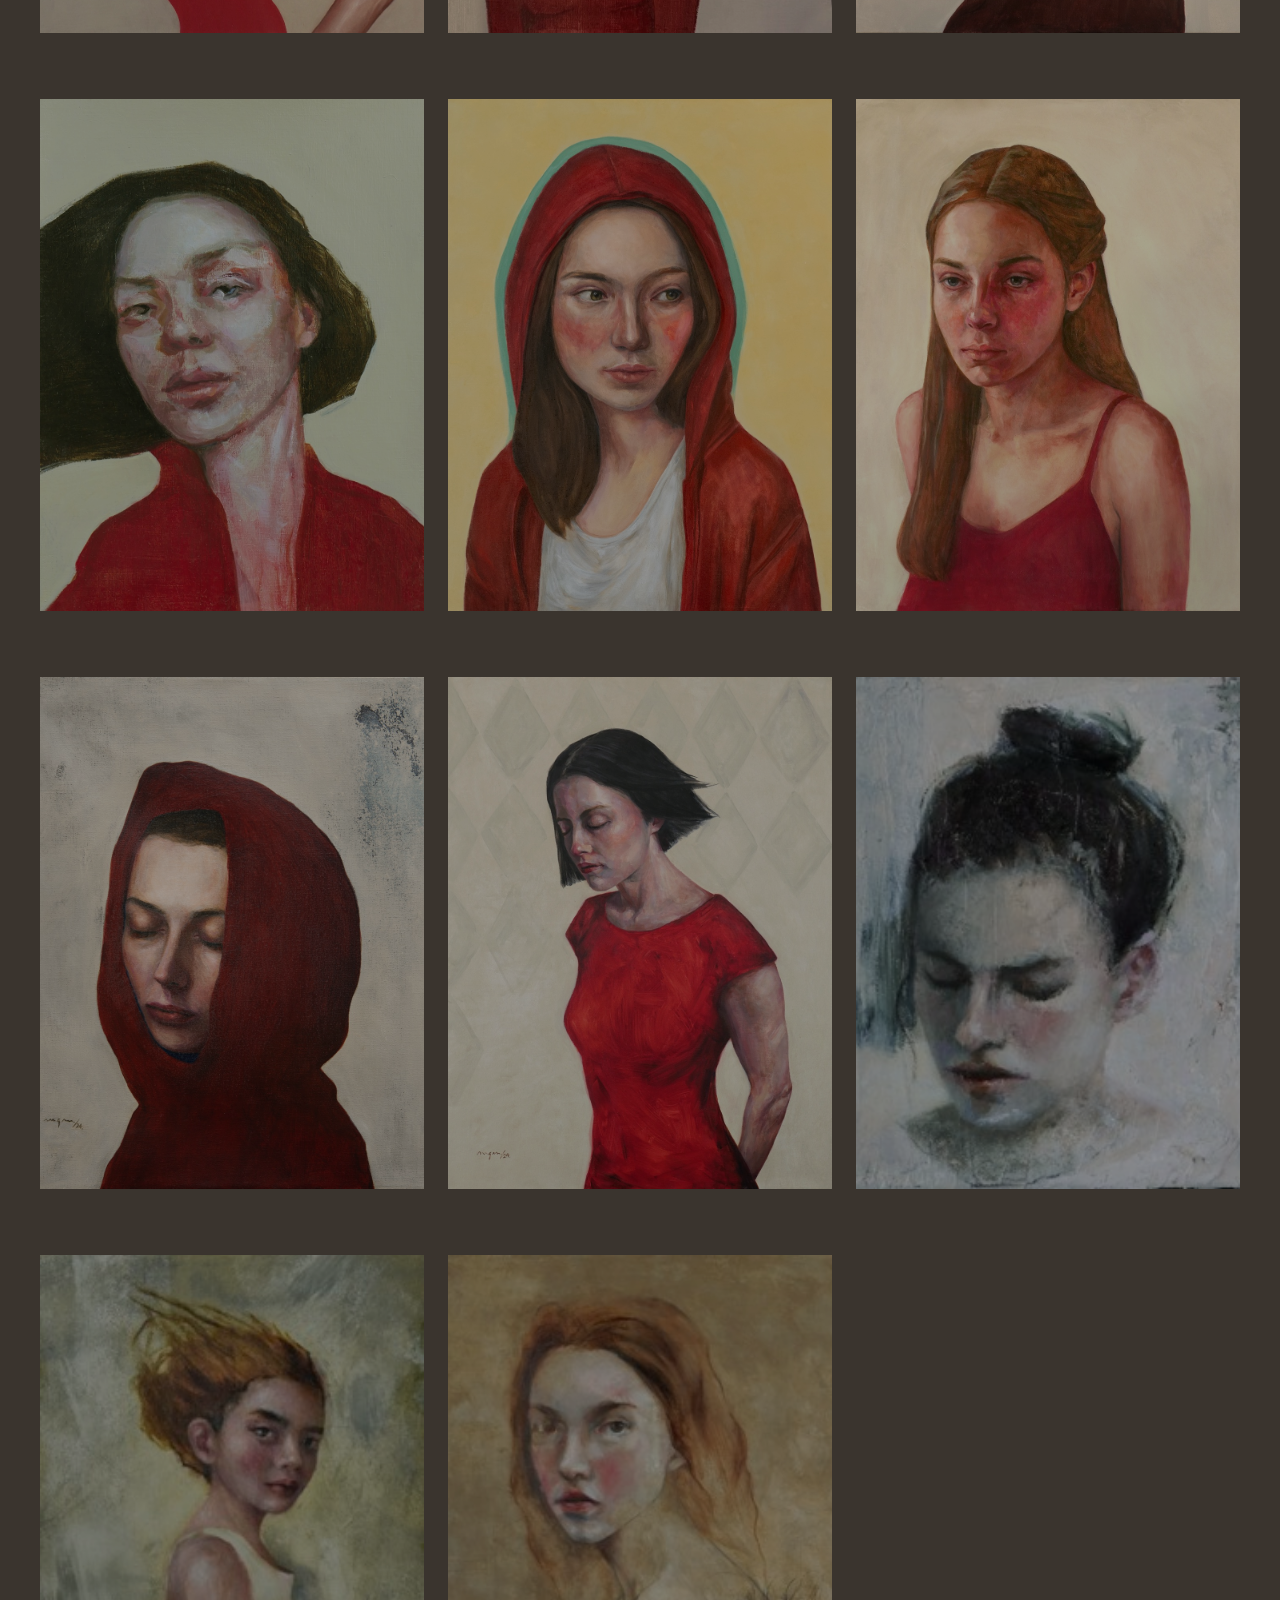
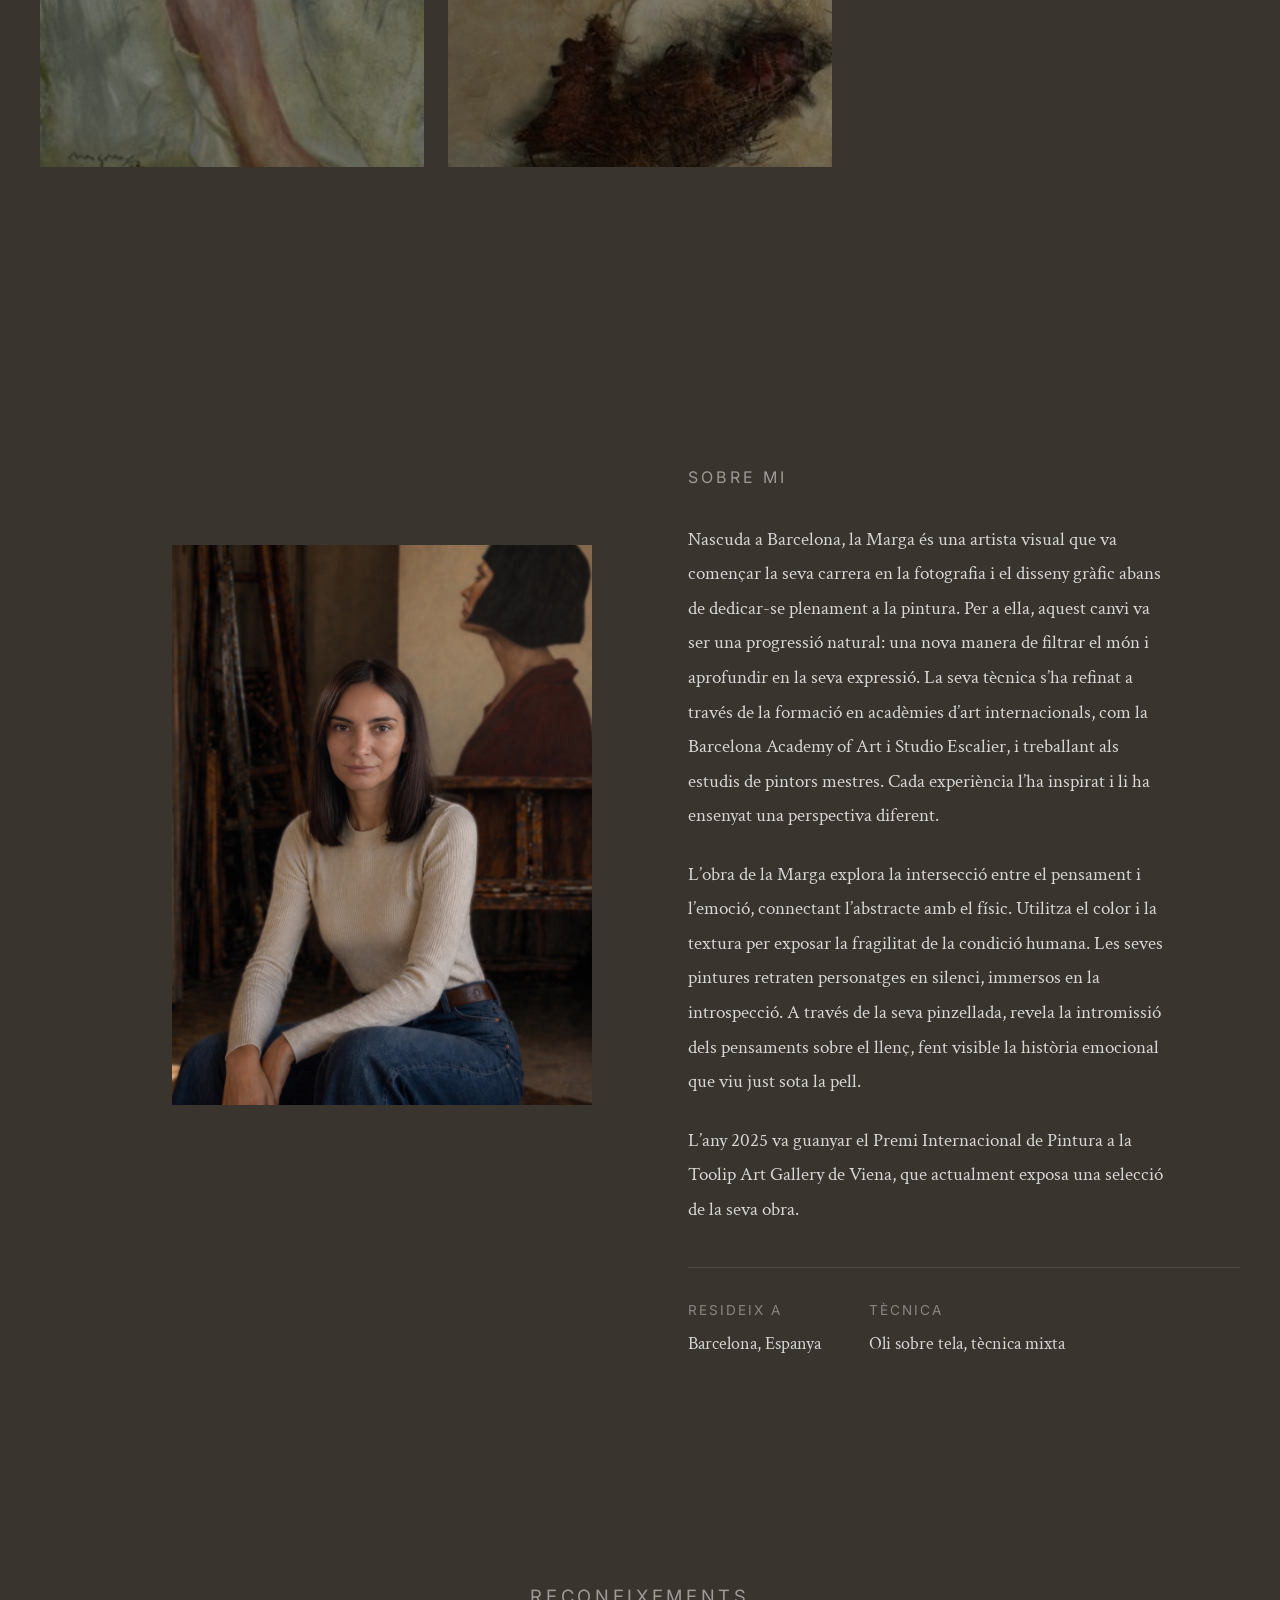
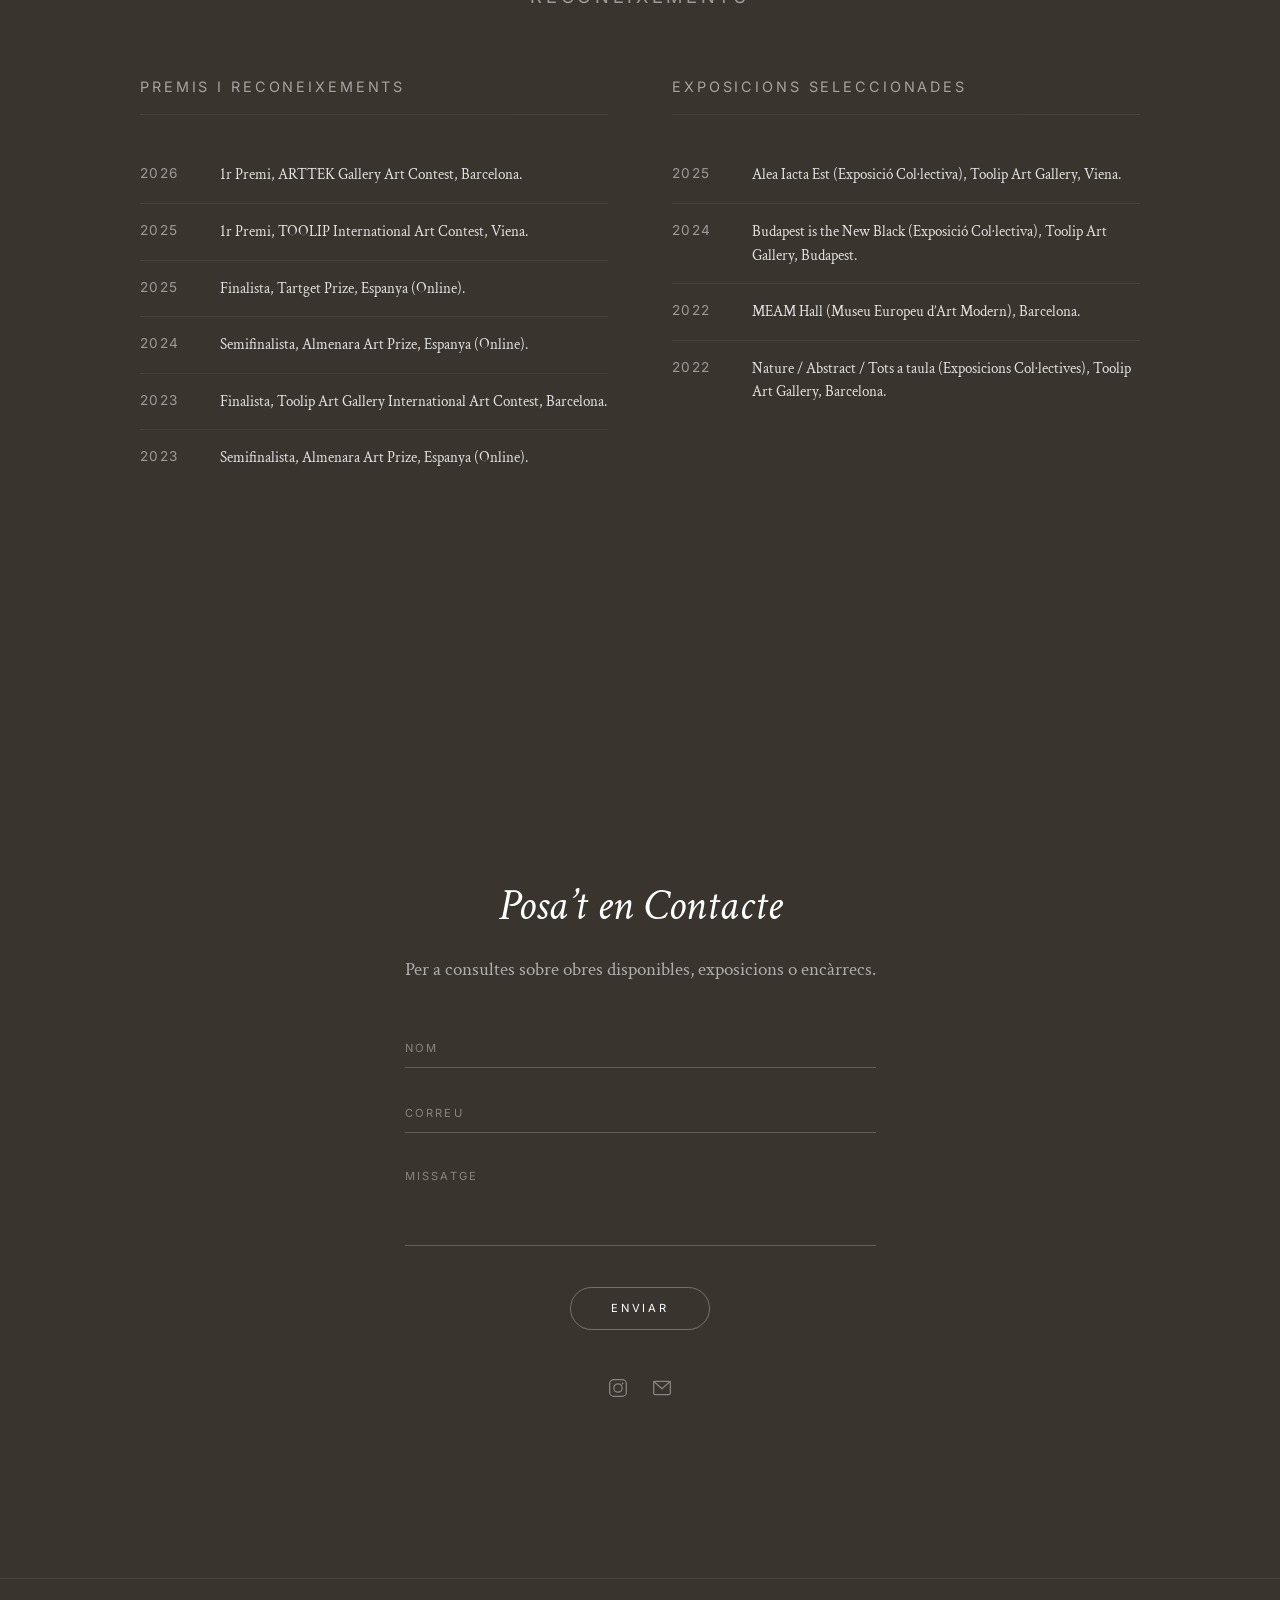
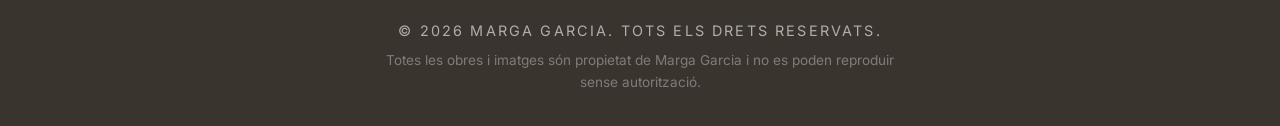
==== commit 655f59d6: "Replace inline language switcher with globe-icon dropdown, update artwork years Co-Authored-By: Clau" ====
--- a/ca.html
+++ b/ca.html
@@ -17,12 +17,21 @@
     <div class="nav-inner">
       <a href="#hero" class="nav-logo">Marga Garcia</a>
       <div class="nav-actions">
-        <div class="lang-switcher">
-          <a href="index.html" class="lang-link">EN</a>
-          <a href="es.html" class="lang-link">ES</a>
-          <a href="ca.html" class="lang-link active">CA</a>
-          <a href="it.html" class="lang-link">IT</a>
-          <a href="fr.html" class="lang-link">FR</a>
+        <div class="lang-dropdown">
+          <button class="lang-toggle" id="lang-toggle" aria-label="Idiomes">
+            <svg width="18" height="18" viewBox="0 0 24 24" fill="none" stroke="currentColor" stroke-width="1.5" stroke-linecap="round" stroke-linejoin="round">
+              <circle cx="12" cy="12" r="10"/>
+              <path d="M2 12h20"/>
+              <path d="M12 2a15.3 15.3 0 0 1 4 10 15.3 15.3 0 0 1-4 10 15.3 15.3 0 0 1-4-10 15.3 15.3 0 0 1 4-10z"/>
+            </svg>
+          </button>
+          <div class="lang-menu" id="lang-menu">
+            <a href="index.html" class="lang-option">English</a>
+            <a href="es.html" class="lang-option">Español</a>
+            <a href="ca.html" class="lang-option active">Català</a>
+            <a href="it.html" class="lang-option">Italiano</a>
+            <a href="fr.html" class="lang-option">Français</a>
+          </div>
         </div>
         <a href="https://www.instagram.com/marga__art/" target="_blank" aria-label="Instagram" class="nav-ig">
           <svg width="18" height="18" viewBox="0 0 24 24" fill="none" stroke="currentColor" stroke-width="1.5" stroke-linecap="round" stroke-linejoin="round">
@@ -65,22 +74,22 @@
       <h2>Obra Seleccionada</h2>
     </div>
     <div class="gallery">
-      <a href="#" class="gallery-item" data-title="Inflorescence" data-year="2025">
+      <a href="#" class="gallery-item" data-title="Inflorescence" data-year="2026">
         <div class="gallery-img">
           <img src="images/insta/Inflorescence_MargaGarcia%20Grande.jpeg" alt="Inflorescence" loading="lazy">
         </div>
         <div class="gallery-caption">
           <span class="gallery-title">Inflorescence</span>
+          <span class="gallery-year">2026</span>
+        </div>
+      </a>
+      <a href="#" class="gallery-item" data-title="Untitled" data-year="2025">
+        <div class="gallery-img">
+          <img src="images/insta/WhatsApp%20Image%202026-04-10%20at%2017.46.43%20Grande.jpeg" alt="Untitled" loading="lazy">
+        </div>
+        <div class="gallery-caption">
+          <span class="gallery-title">Untitled</span>
           <span class="gallery-year">2025</span>
-        </div>
-      </a>
-      <a href="#" class="gallery-item" data-title="Untitled" data-year="2026">
-        <div class="gallery-img">
-          <img src="images/insta/WhatsApp%20Image%202026-04-10%20at%2017.46.43%20Grande.jpeg" alt="Untitled" loading="lazy">
-        </div>
-        <div class="gallery-caption">
-          <span class="gallery-title">Untitled</span>
-          <span class="gallery-year">2026</span>
         </div>
       </a>
       <a href="#" class="gallery-item" data-title="Reflections II" data-year="2025">
@@ -92,31 +101,31 @@
           <span class="gallery-year">2025</span>
         </div>
       </a>
-      <a href="#" class="gallery-item" data-title="Untitled" data-year="2024">
+      <a href="#" class="gallery-item" data-title="Untitled" data-year="2025">
         <div class="gallery-img">
           <img src="images/insta/L1035656%20copy%20Grande.jpeg" alt="Untitled" loading="lazy">
         </div>
         <div class="gallery-caption">
           <span class="gallery-title">Untitled</span>
-          <span class="gallery-year">2024</span>
-        </div>
-      </a>
-      <a href="#" class="gallery-item" data-title="Too Bright To Be Hidden" data-year="2024">
+          <span class="gallery-year">2025</span>
+        </div>
+      </a>
+      <a href="#" class="gallery-item" data-title="Too Bright To Be Hidden" data-year="2026">
         <div class="gallery-img">
           <img src="images/insta/%22TooBrightToBeHidden%22._MargaGarcia%20Grande.jpeg" alt="Too Bright To Be Hidden" loading="lazy">
         </div>
         <div class="gallery-caption">
           <span class="gallery-title">Too Bright To Be Hidden</span>
-          <span class="gallery-year">2024</span>
-        </div>
-      </a>
-      <a href="#" class="gallery-item" data-title="The Flush Within" data-year="2025">
+          <span class="gallery-year">2026</span>
+        </div>
+      </a>
+      <a href="#" class="gallery-item" data-title="The Flush Within" data-year="2026">
         <div class="gallery-img">
           <img src="images/insta/The%20Flush%20Within_%20Marga%20Garcia%20Grande.jpeg" alt="The Flush Within" loading="lazy">
         </div>
         <div class="gallery-caption">
           <span class="gallery-title">The Flush Within</span>
-          <span class="gallery-year">2025</span>
+          <span class="gallery-year">2026</span>
         </div>
       </a>
       <a href="#" class="gallery-item" data-title="Reflections III" data-year="2024">
@@ -128,40 +137,40 @@
           <span class="gallery-year">2024</span>
         </div>
       </a>
-      <a href="#" class="gallery-item" data-title="Reflections" data-year="2026">
+      <a href="#" class="gallery-item" data-title="Reflections" data-year="2024">
         <div class="gallery-img">
           <img src="images/insta/Marga%20Garcia%20-%20Reflections-%20oil%20on%20canvas%20Grande.jpeg" alt="Reflections" loading="lazy">
         </div>
         <div class="gallery-caption">
           <span class="gallery-title">Reflections</span>
-          <span class="gallery-year">2026</span>
-        </div>
-      </a>
-      <a href="#" class="gallery-item" data-title="Regrets" data-year="2026">
+          <span class="gallery-year">2024</span>
+        </div>
+      </a>
+      <a href="#" class="gallery-item" data-title="Regrets" data-year="2022">
         <div class="gallery-img">
           <img src="images/insta/Regrets_MargaG%20%20%20Peque%C3%B1o.jpeg" alt="Regrets" loading="lazy">
         </div>
         <div class="gallery-caption">
           <span class="gallery-title">Regrets</span>
-          <span class="gallery-year">2026</span>
-        </div>
-      </a>
-      <a href="#" class="gallery-item" data-title="Enchantment" data-year="2026">
+          <span class="gallery-year">2022</span>
+        </div>
+      </a>
+      <a href="#" class="gallery-item" data-title="Enchantment" data-year="2023">
         <div class="gallery-img">
           <img src="images/insta/Enchantment_Marga%20Garcia%20Peque%C3%B1o.jpeg" alt="Enchantment" loading="lazy">
         </div>
         <div class="gallery-caption">
           <span class="gallery-title">Enchantment</span>
-          <span class="gallery-year">2026</span>
-        </div>
-      </a>
-      <a href="#" class="gallery-item" data-title="Tree Bark Woman" data-year="2026">
+          <span class="gallery-year">2023</span>
+        </div>
+      </a>
+      <a href="#" class="gallery-item" data-title="Tree Bark Woman" data-year="2022">
         <div class="gallery-img">
           <img src="images/insta/Marga%20Garcia_Tree%20Bark%20Woman%20Peque%C3%B1o.jpeg" alt="Tree Bark Woman" loading="lazy">
         </div>
         <div class="gallery-caption">
           <span class="gallery-title">Tree Bark Woman</span>
-          <span class="gallery-year">2026</span>
+          <span class="gallery-year">2022</span>
         </div>
       </a>
     </div>
--- a/css/style.css
+++ b/css/style.css
@@ -142,26 +142,69 @@
   opacity: 1;
 }
 
-.lang-switcher {
-  display: flex;
+.lang-dropdown {
+  position: relative;
+  display: flex;
+  align-items: center;
+}
+
+.lang-toggle {
+  background: none;
+  border: none;
+  cursor: pointer;
+  color: #fff;
+  opacity: 0.7;
+  display: inline-flex;
+  align-items: center;
+  padding: 0;
+  transition: opacity 0.3s ease;
+}
+
+.lang-toggle:hover {
+  opacity: 1;
+}
+
+.lang-menu {
+  position: absolute;
+  top: 100%;
+  right: 0;
+  margin-top: 0.5rem;
+  background: rgba(58, 52, 46, 0.92);
+  backdrop-filter: blur(10px);
+  -webkit-backdrop-filter: blur(10px);
+  display: flex;
+  flex-direction: column;
   gap: 0.6rem;
-  align-items: center;
-}
-
-.lang-link {
-  font-family: 'Inter', 'Helvetica Neue', Arial, sans-serif;
-  font-size: 0.7rem;
-  font-weight: 400;
+  padding: 1rem 1.4rem;
+  border-radius: 4px;
+  box-shadow: 0 10px 30px rgba(0, 0, 0, 0.4);
+  opacity: 0;
+  visibility: hidden;
+  transform: translateY(-8px);
+  transition: opacity 0.3s ease, visibility 0.3s ease, transform 0.3s ease;
+  z-index: 3;
+}
+
+.lang-menu.open {
+  opacity: 1;
+  visibility: visible;
+  transform: translateY(0);
+}
+
+.lang-option {
+  font-family: 'Inter', 'Helvetica Neue', Arial, sans-serif;
+  font-size: 0.75rem;
   letter-spacing: 0.1em;
-  opacity: 0.5;
+  opacity: 0.6;
   transition: opacity 0.3s ease;
-}
-
-.lang-link:hover {
-  opacity: 1;
-}
-
-.lang-link.active {
+  white-space: nowrap;
+}
+
+.lang-option:hover {
+  opacity: 1;
+}
+
+.lang-option.active {
   opacity: 1;
   font-weight: 500;
 }
@@ -776,16 +819,7 @@
   }
 
   .nav-actions {
-    gap: 0.6rem;
-  }
-
-  .lang-switcher {
-    gap: 0.4rem;
-  }
-
-  .lang-link {
-    font-size: 0.65rem;
-    letter-spacing: 0.05em;
+    gap: 0.8rem;
   }
 
   .gallery {
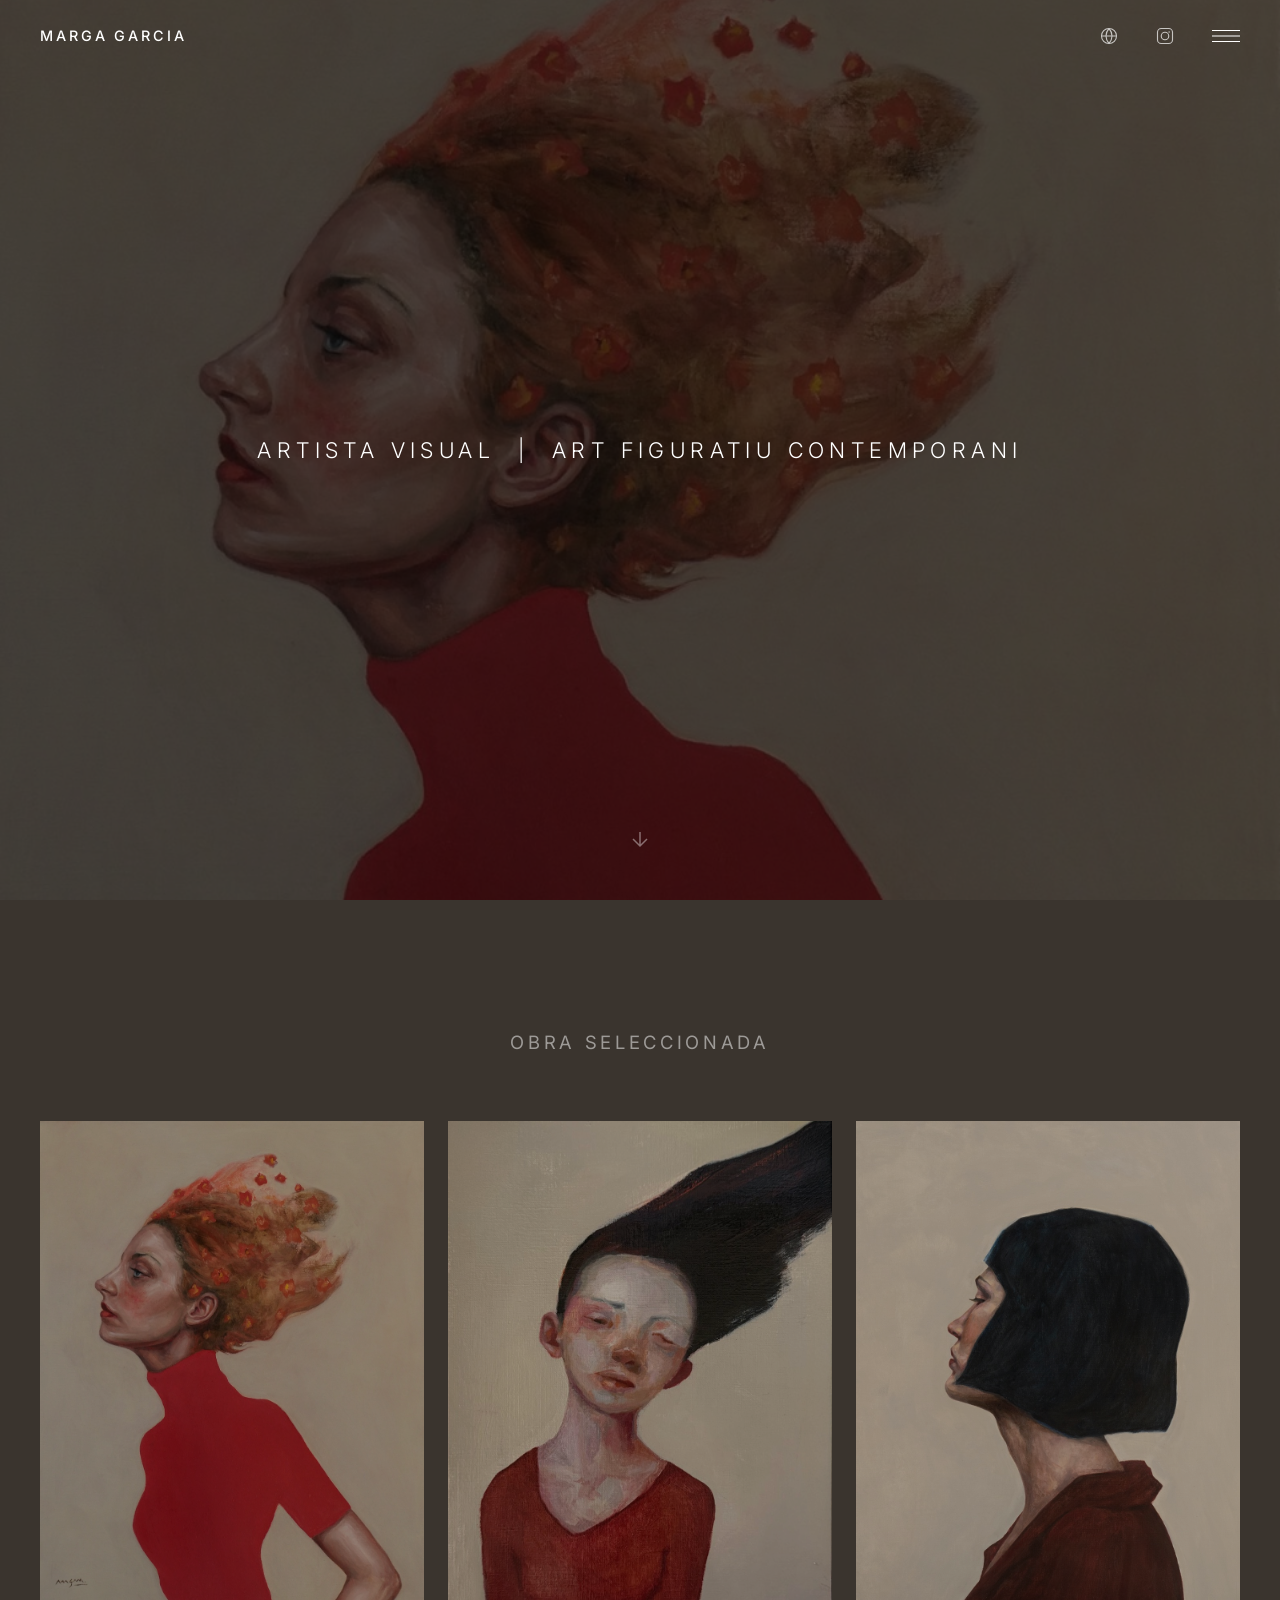
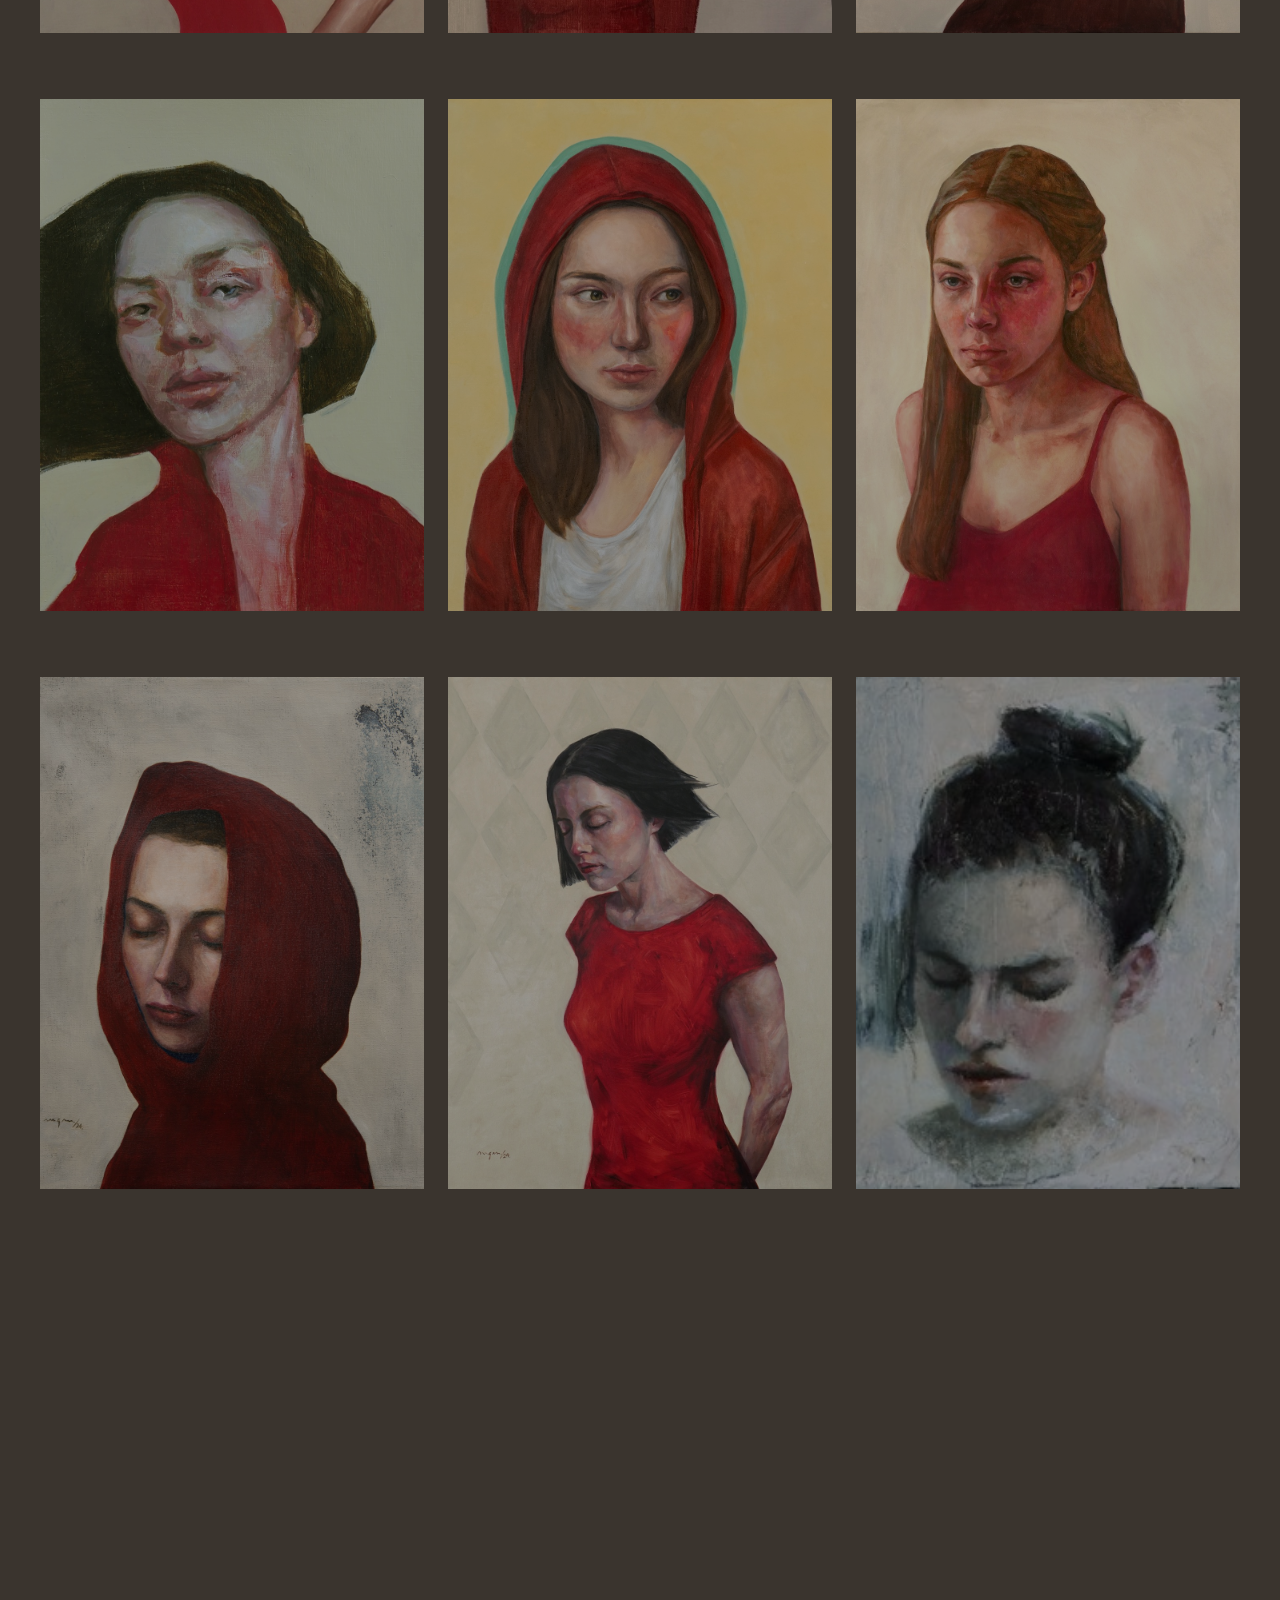
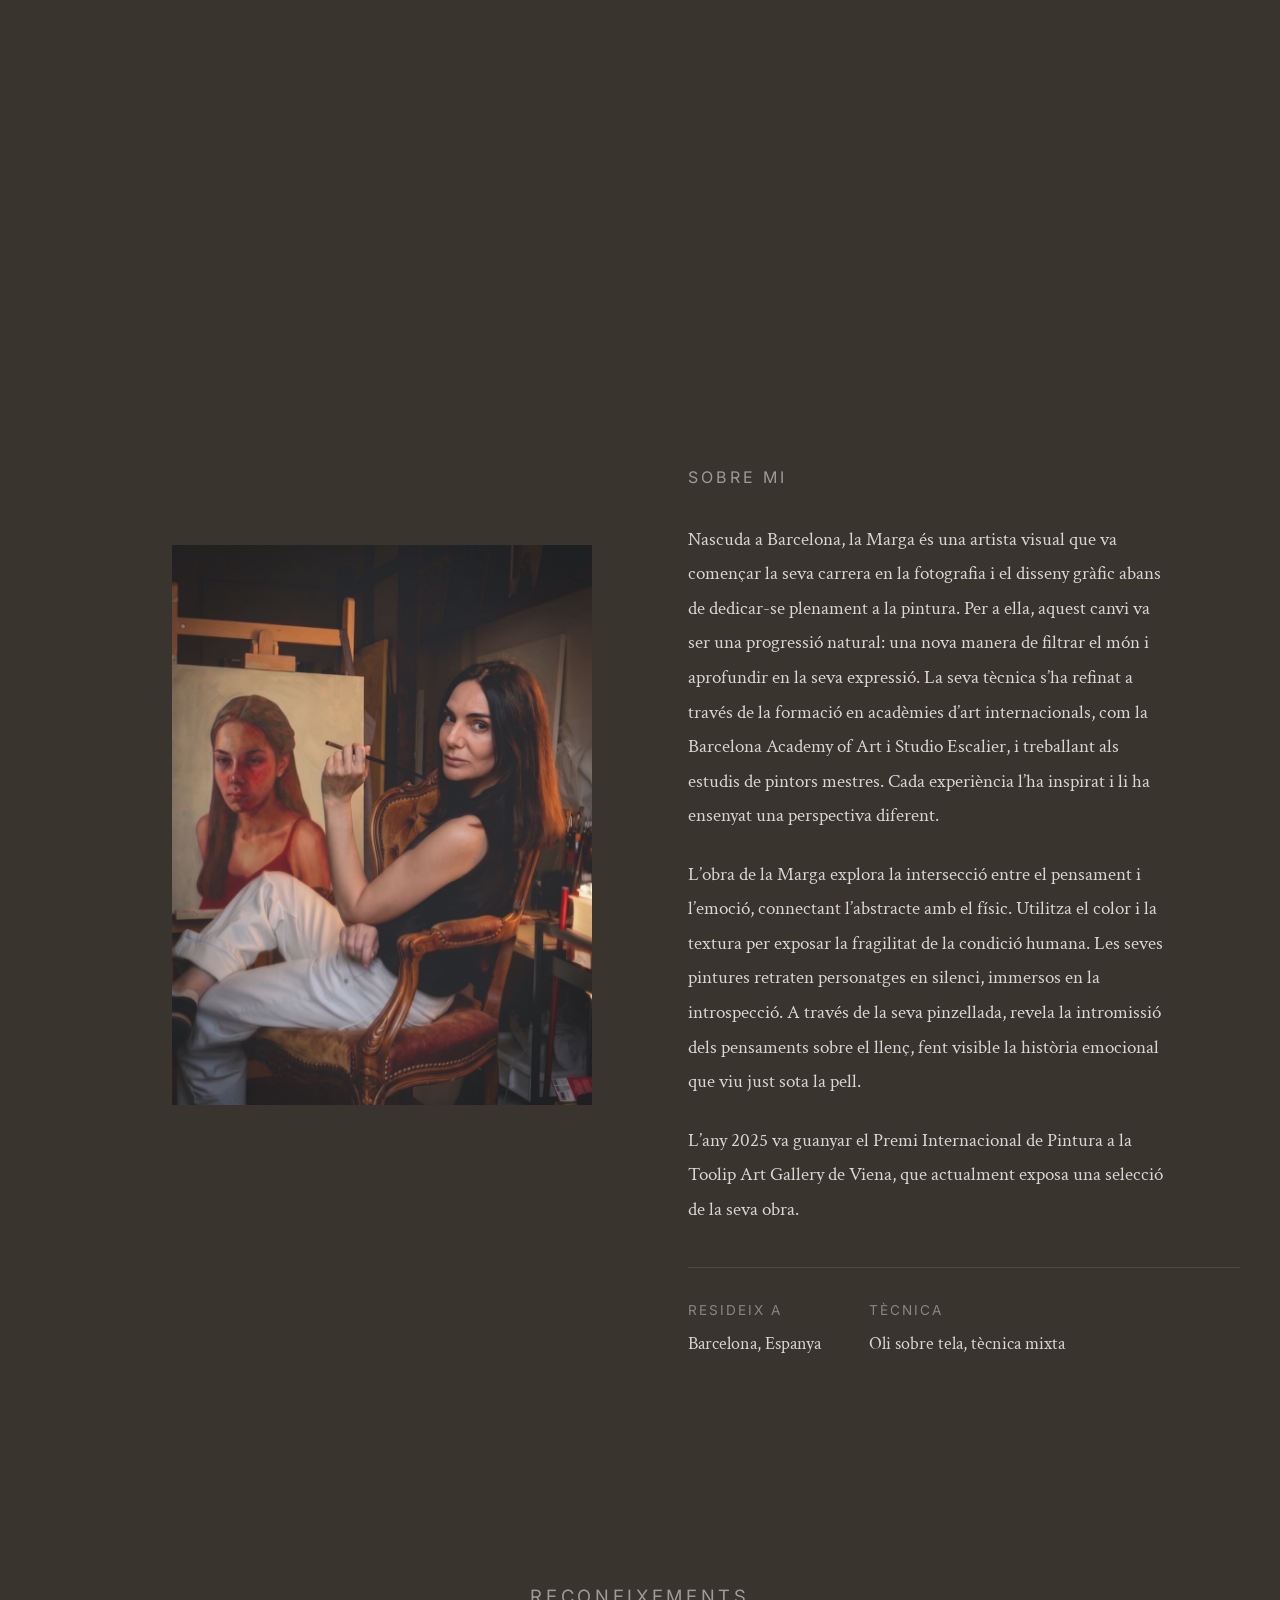
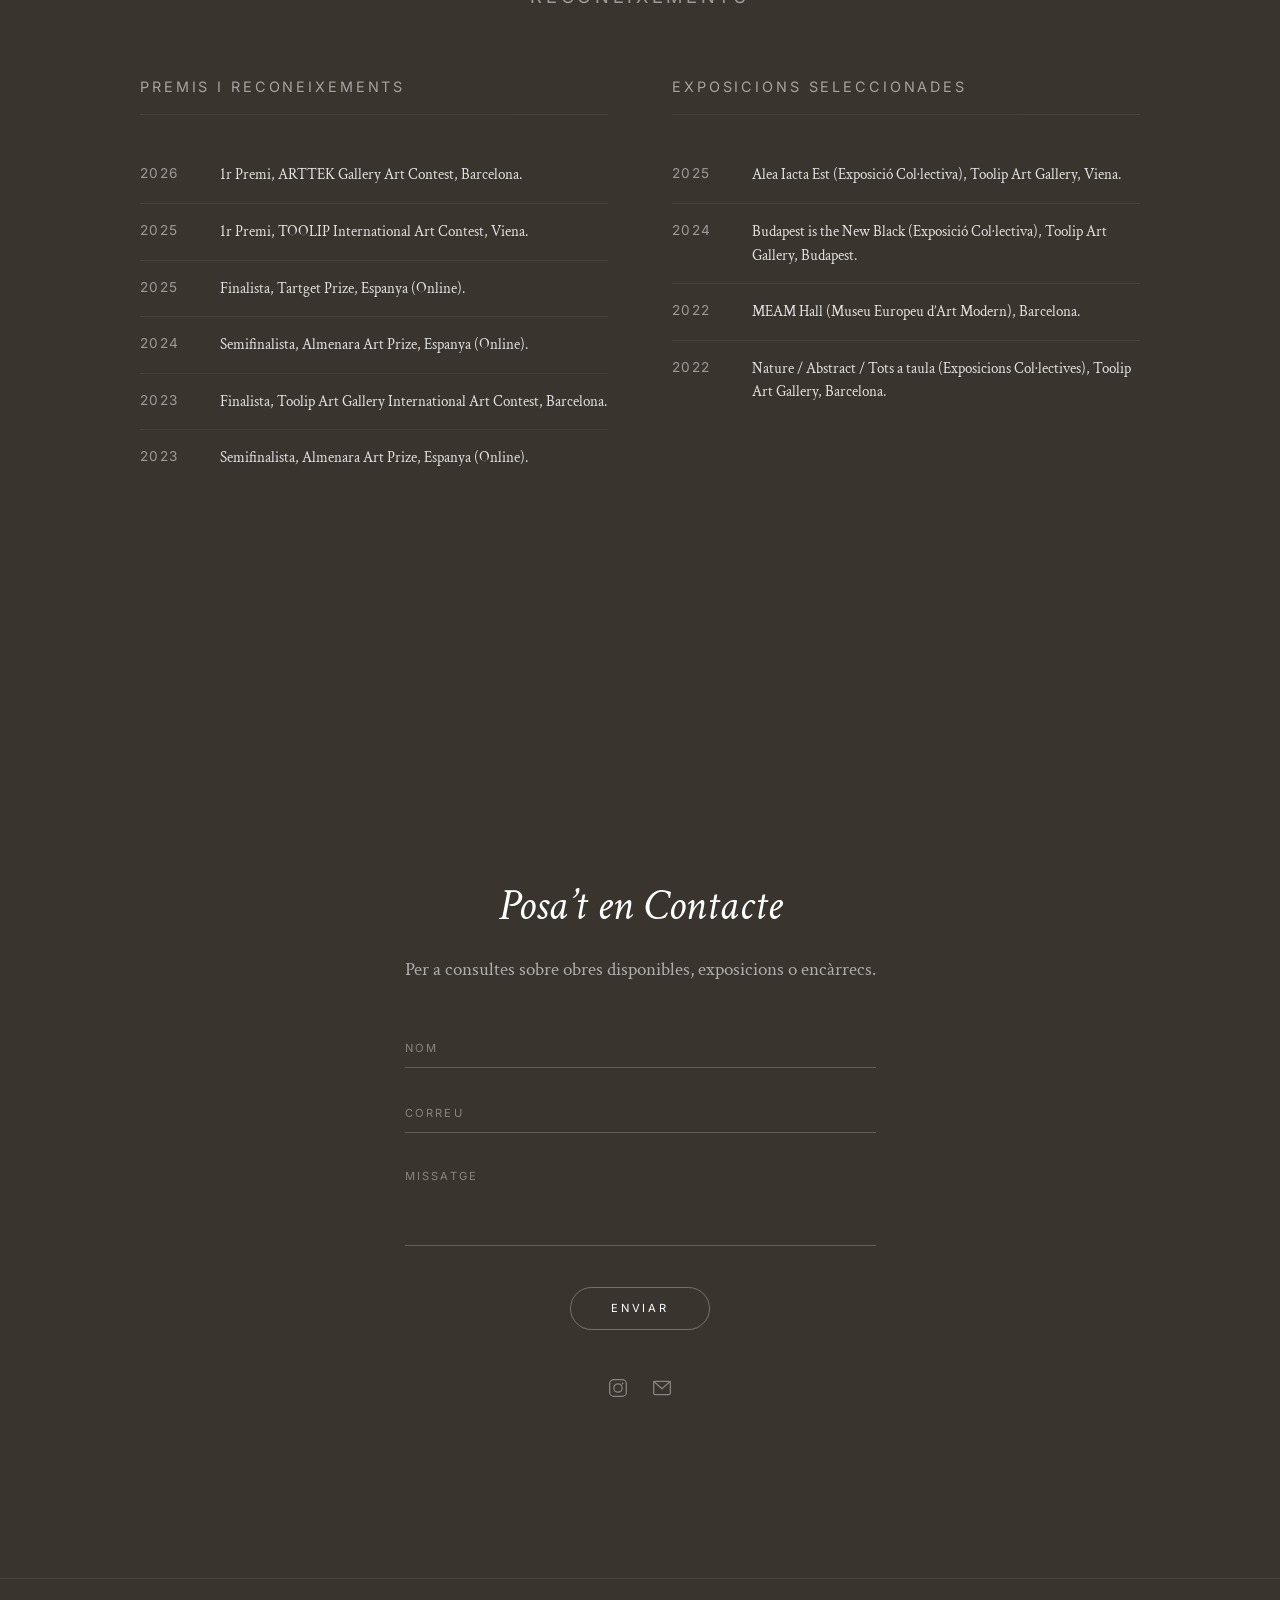
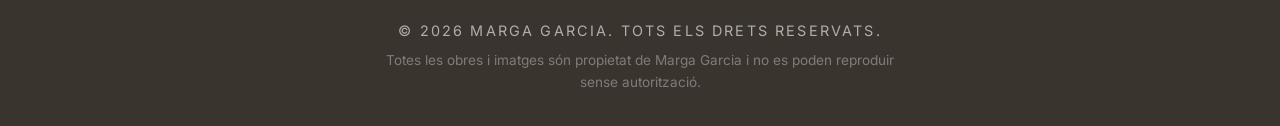
==== commit 24067d1d: "Update About photo Co-Authored-By: Claude Opus 4.7 (1M context) <noreply@anthropic.com>" ====
--- a/ca.html
+++ b/ca.html
@@ -180,7 +180,7 @@
   <section class="slide about" id="about">
     <div class="about-inner">
       <div class="about-image">
-        <img src="images/insta/MargaGarcia.jpeg" alt="Marga Garcia">
+        <img src="images/insta/Marga%20Garcia%20Profile%20pic%20Grande.jpeg" alt="Marga Garcia">
       </div>
       <div class="about-text">
         <h2>Sobre Mi</h2>
--- a/css/style.css
+++ b/css/style.css
@@ -809,6 +809,14 @@
     background-position: 25% center;
   }
 
+  .hero-content {
+    margin-top: -10vh;
+  }
+
+  .hero-title {
+    font-size: 1.1rem;
+  }
+
   .hero-title .hero-sep {
     display: none;
   }
@@ -871,7 +879,7 @@
   }
 
   .hero-title {
-    font-size: 0.8rem;
+    font-size: 1rem;
     letter-spacing: 0.2em;
   }
 }
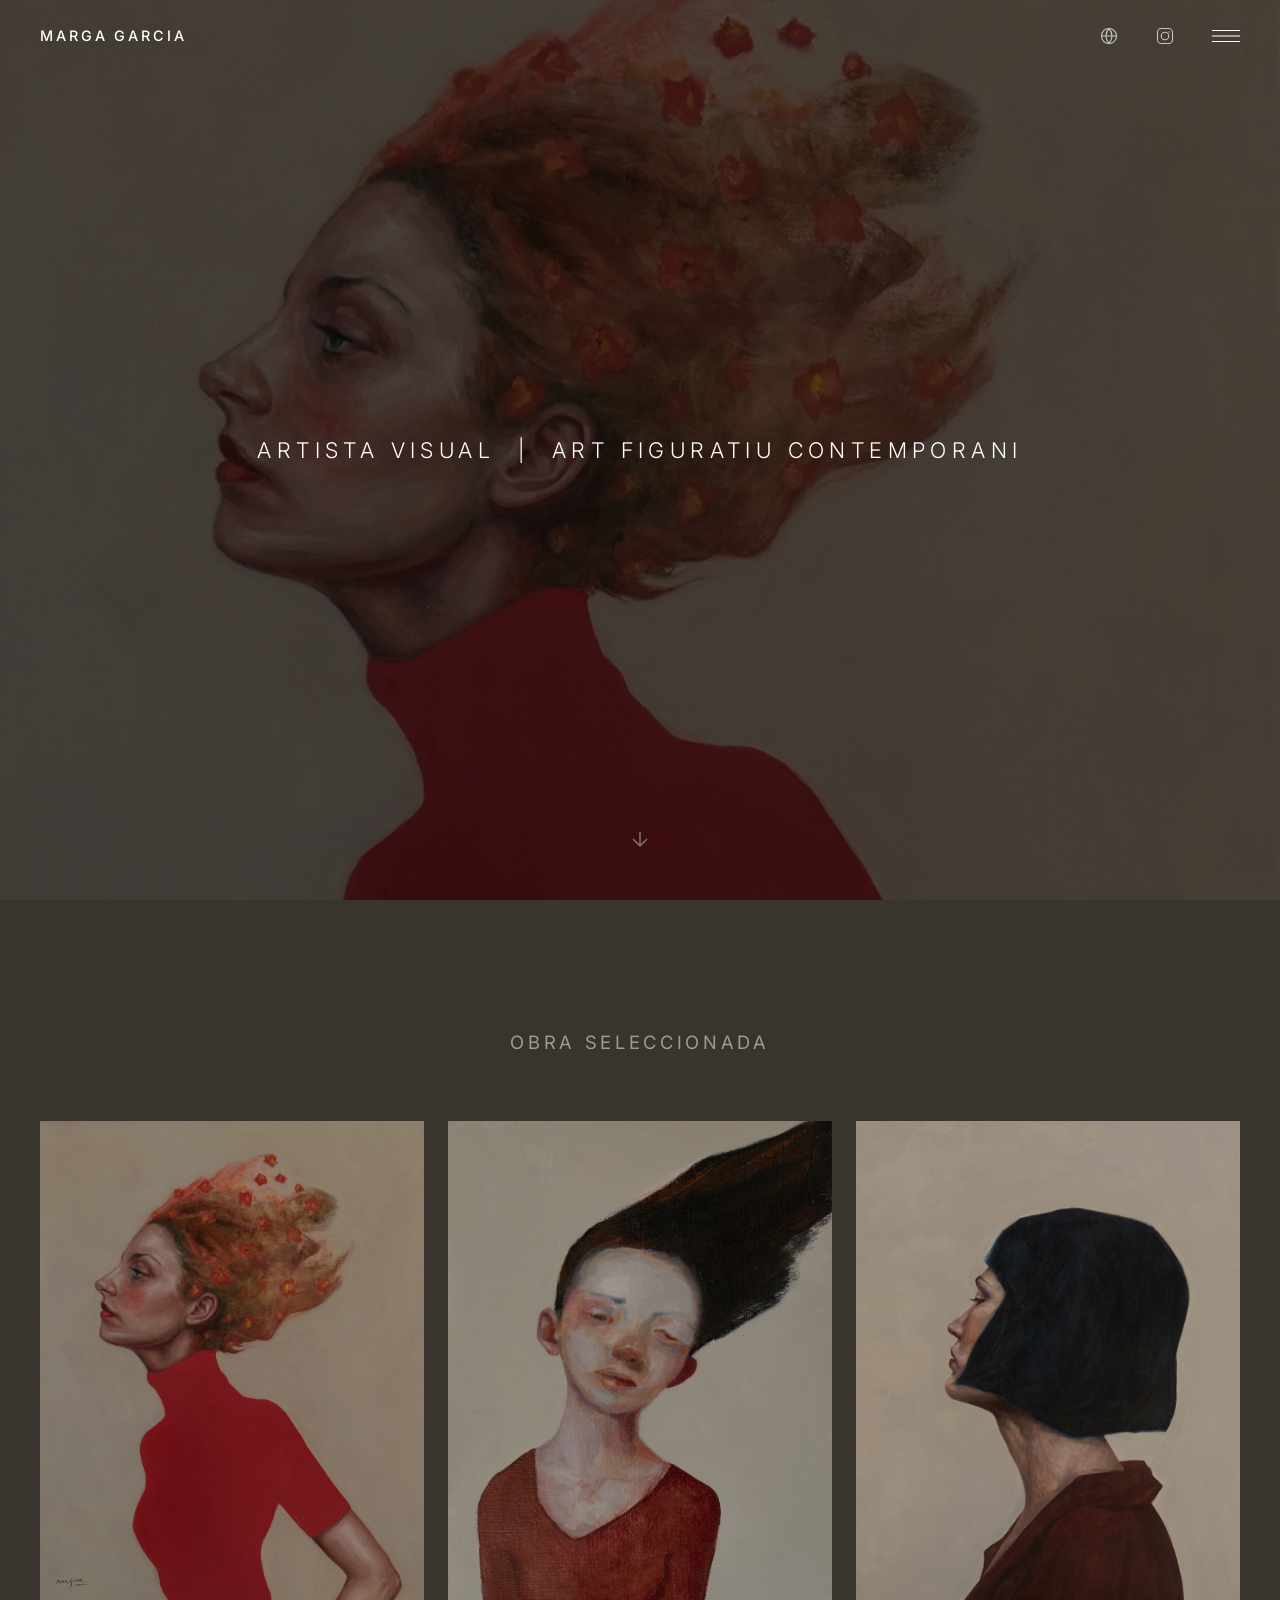
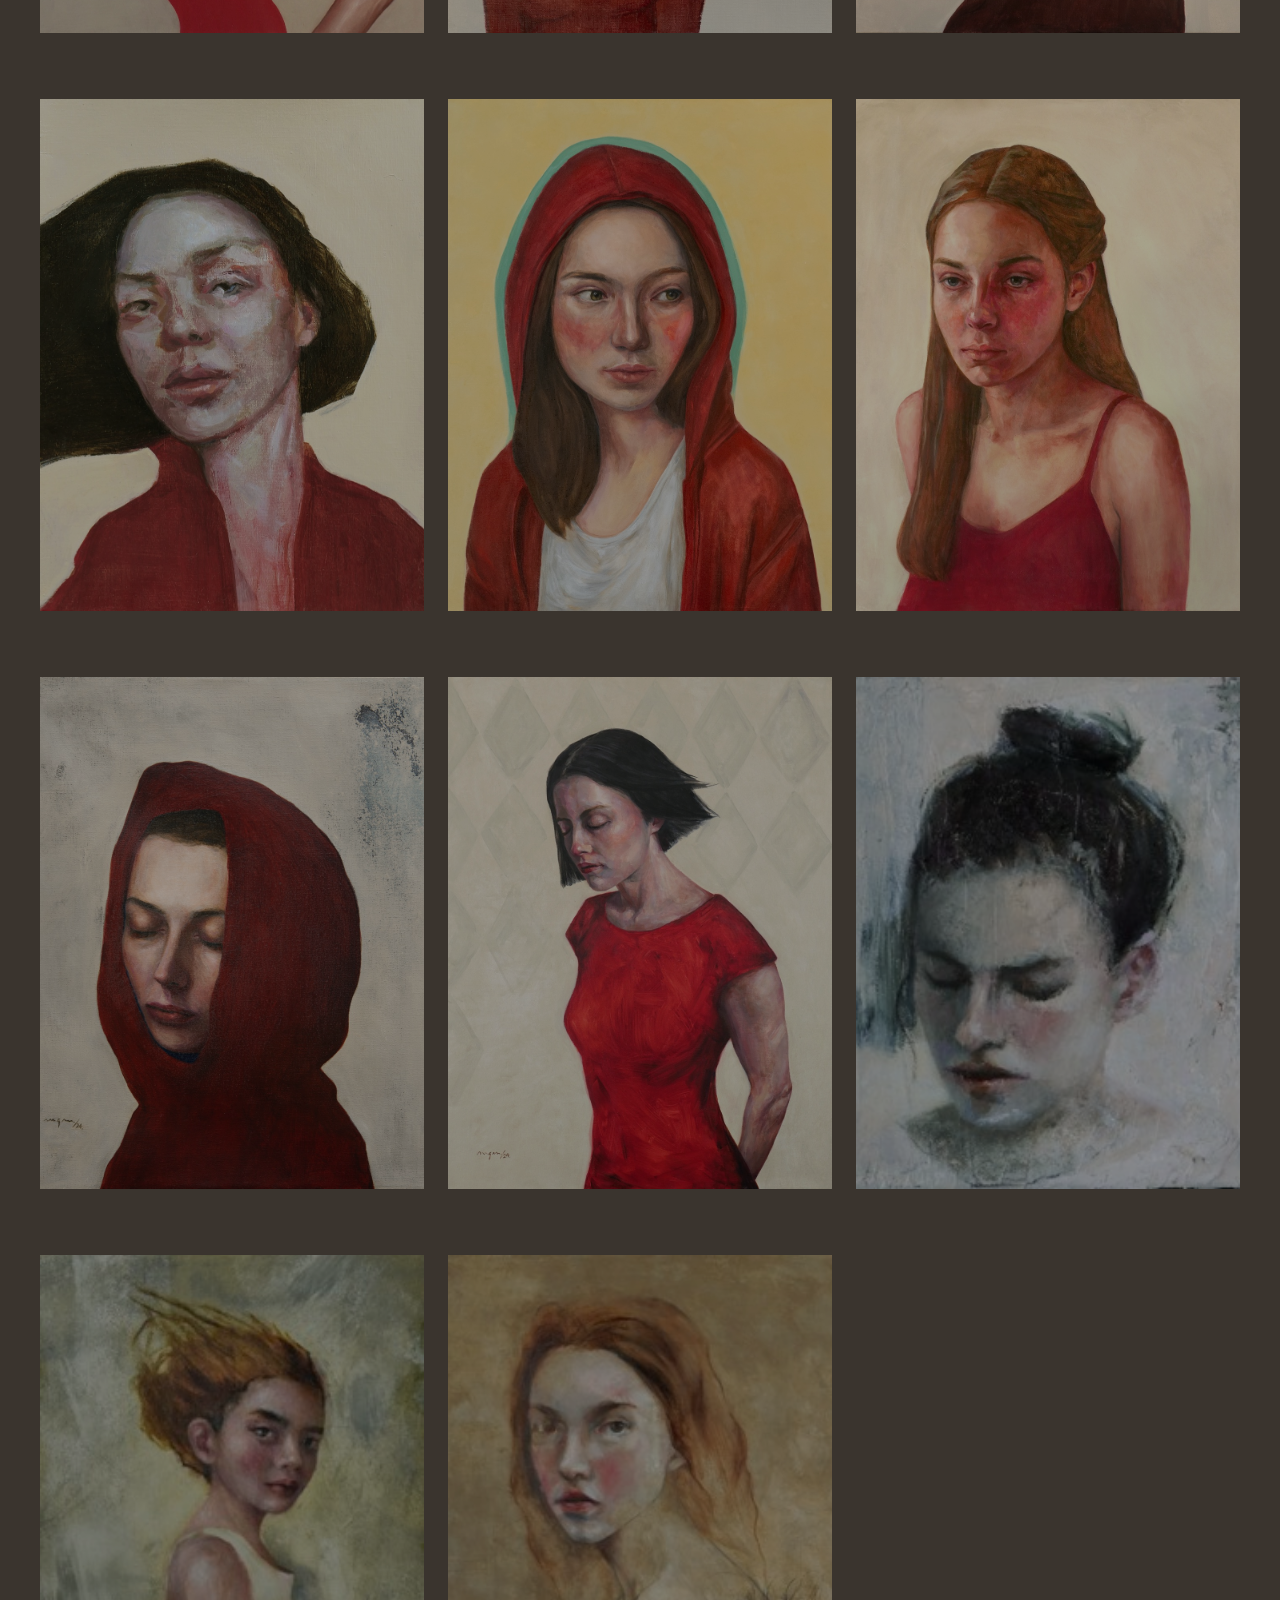
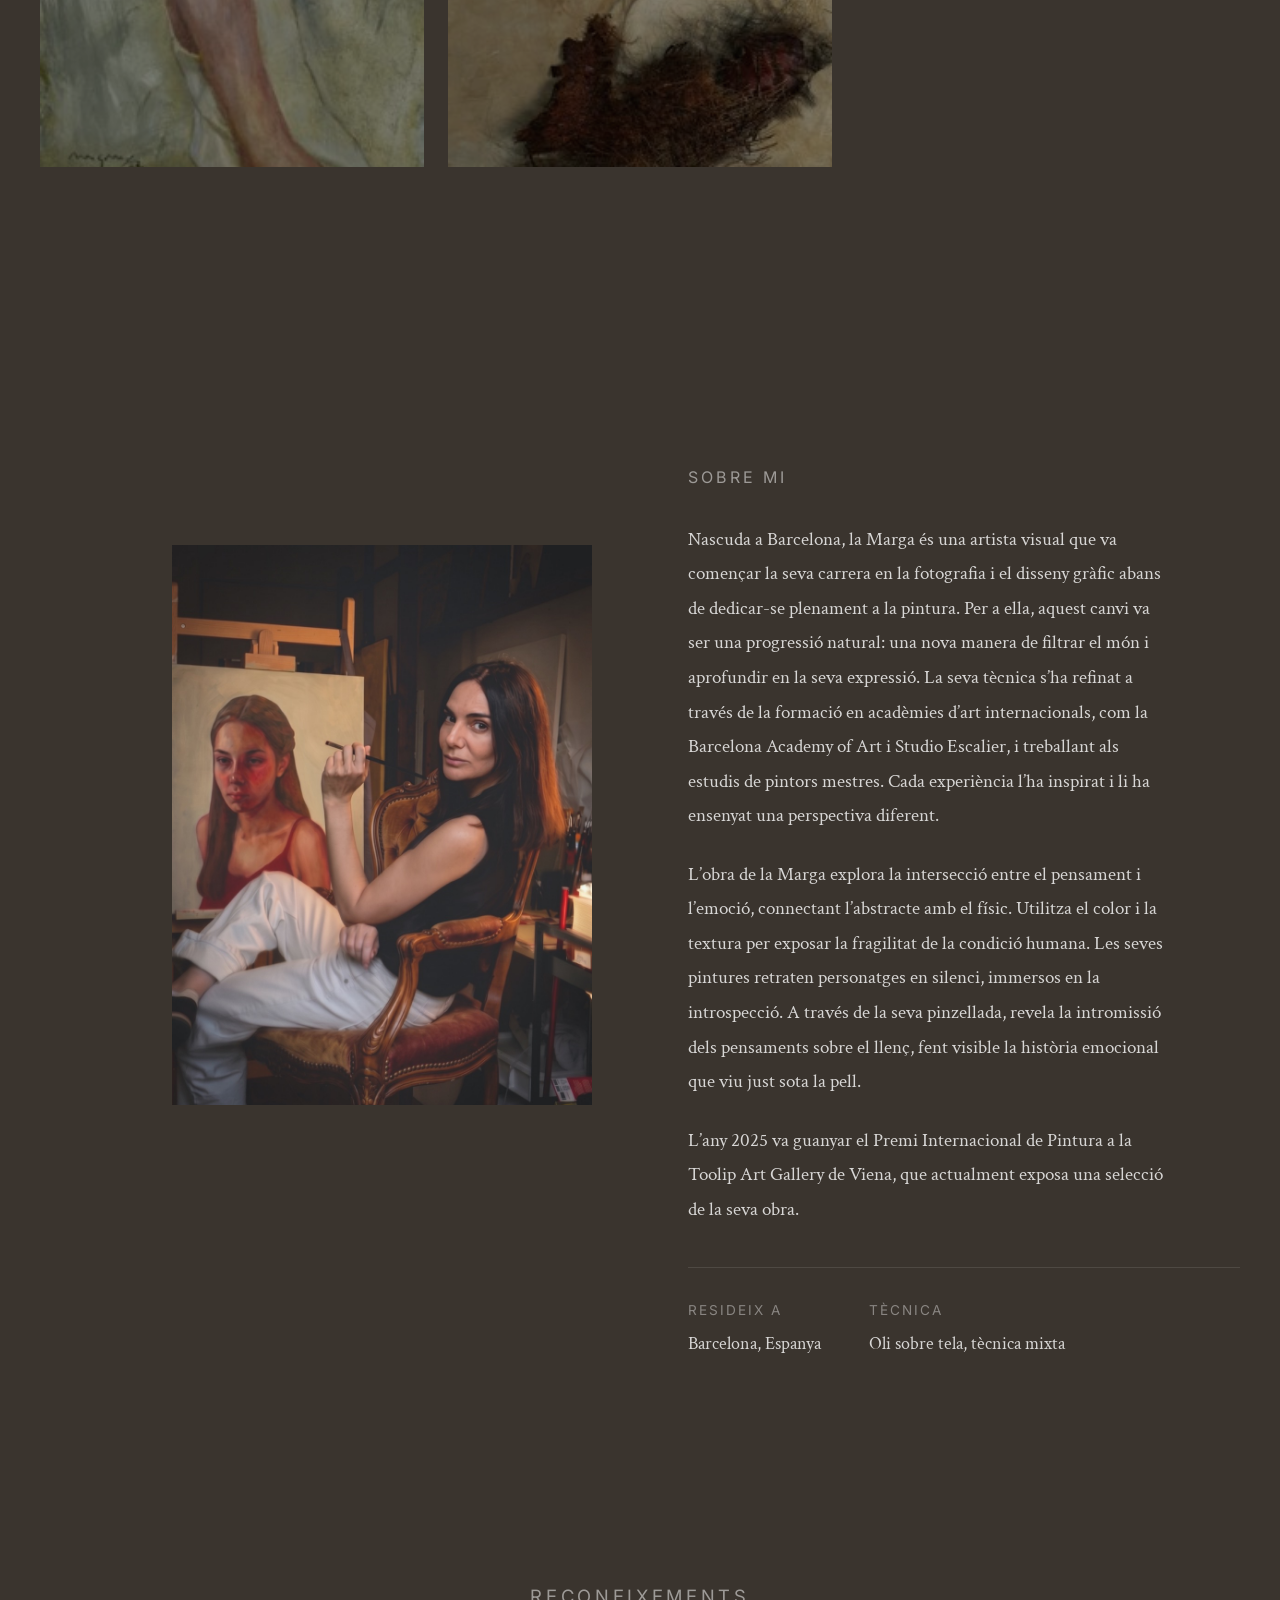
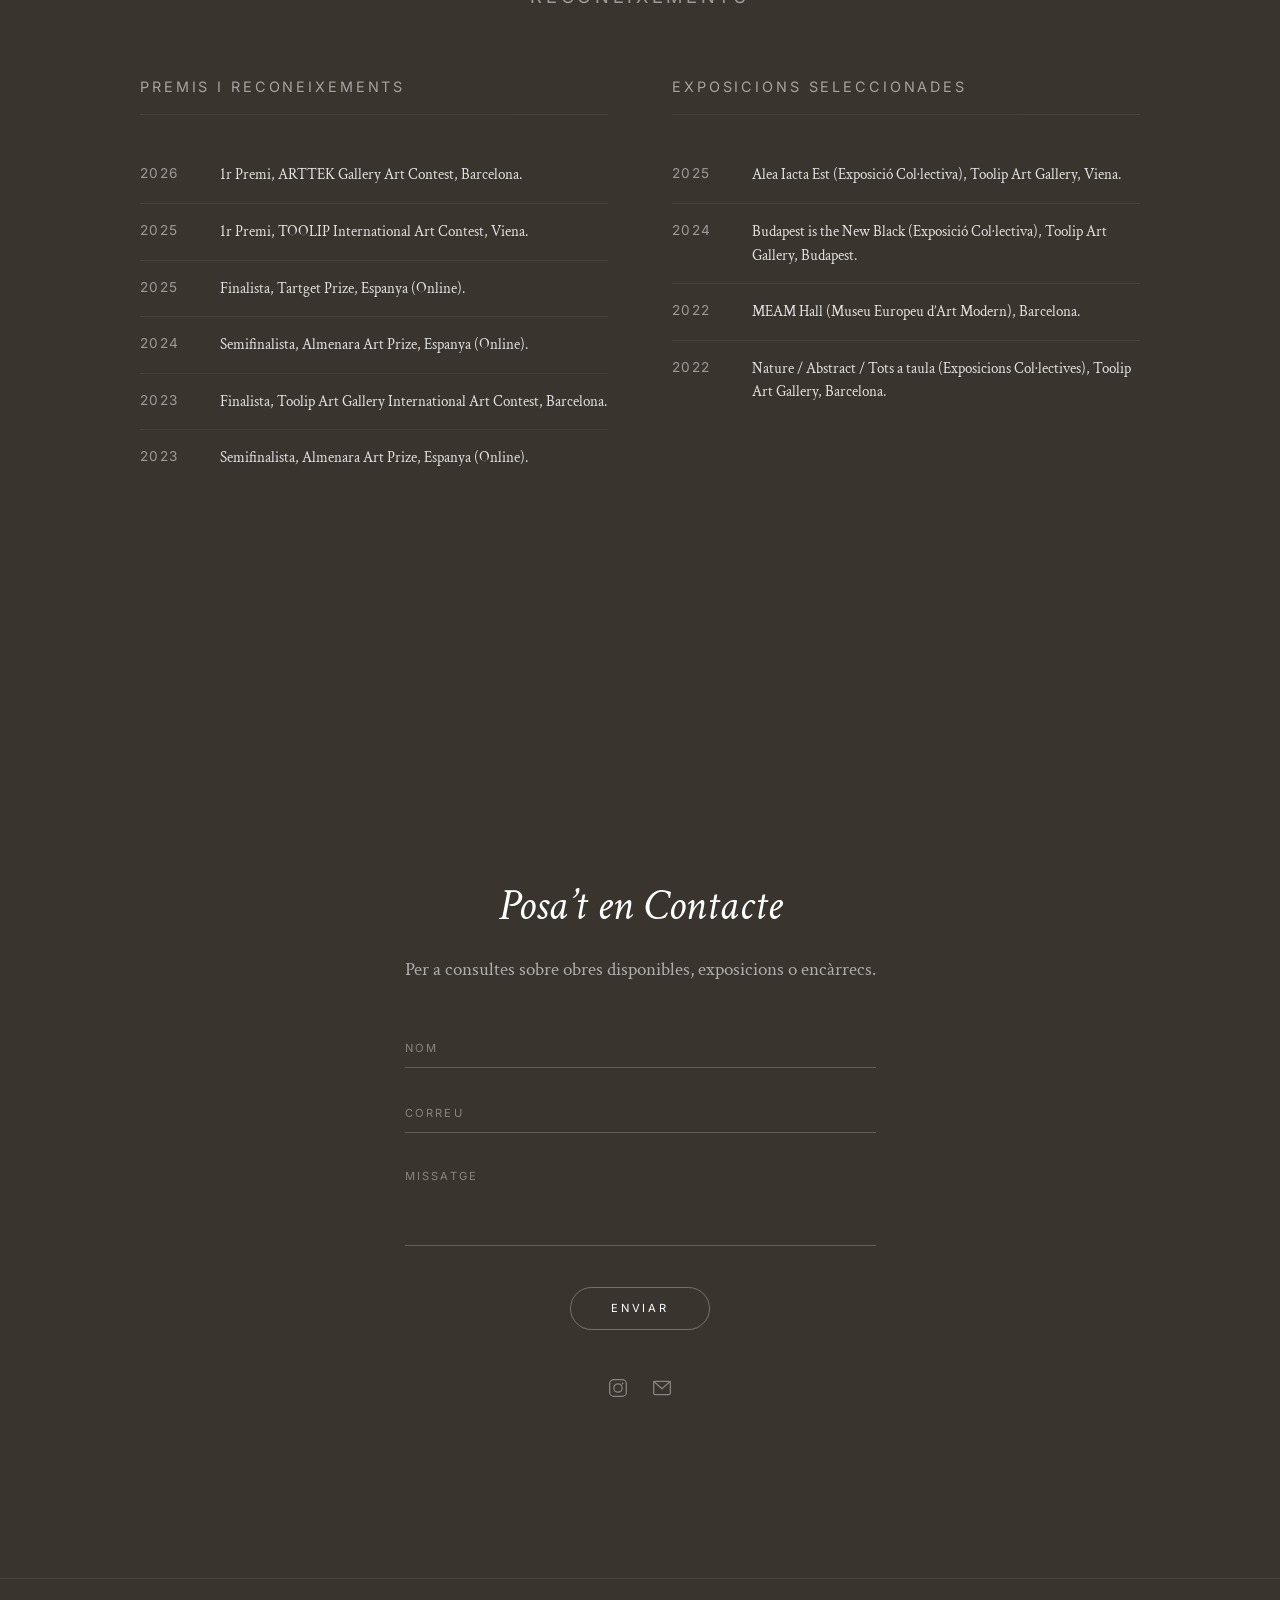
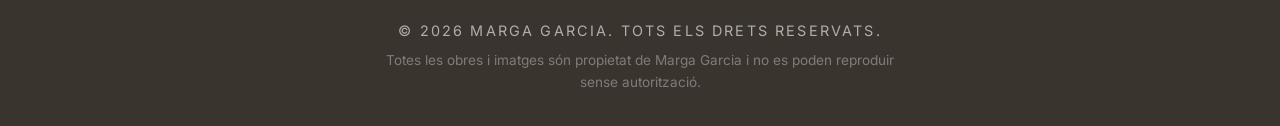
==== commit 0f314ebb: "Add Anima Fera and Surrectio artworks, replace placeholder images, IT copy fix Co-Authored-By: Claud" ====
--- a/ca.html
+++ b/ca.html
@@ -83,12 +83,12 @@
           <span class="gallery-year">2026</span>
         </div>
       </a>
-      <a href="#" class="gallery-item" data-title="Untitled" data-year="2025">
-        <div class="gallery-img">
-          <img src="images/insta/WhatsApp%20Image%202026-04-10%20at%2017.46.43%20Grande.jpeg" alt="Untitled" loading="lazy">
-        </div>
-        <div class="gallery-caption">
-          <span class="gallery-title">Untitled</span>
+      <a href="#" class="gallery-item" data-title="Surrectio" data-year="2025">
+        <div class="gallery-img">
+          <img src="images/insta/Surrectio_Marga%20Garcia%20Grande.jpeg" alt="Surrectio" loading="lazy">
+        </div>
+        <div class="gallery-caption">
+          <span class="gallery-title">Surrectio</span>
           <span class="gallery-year">2025</span>
         </div>
       </a>
@@ -101,12 +101,12 @@
           <span class="gallery-year">2025</span>
         </div>
       </a>
-      <a href="#" class="gallery-item" data-title="Untitled" data-year="2025">
-        <div class="gallery-img">
-          <img src="images/insta/L1035656%20copy%20Grande.jpeg" alt="Untitled" loading="lazy">
-        </div>
-        <div class="gallery-caption">
-          <span class="gallery-title">Untitled</span>
+      <a href="#" class="gallery-item" data-title="Anima Fera" data-year="2025">
+        <div class="gallery-img">
+          <img src="images/insta/AnimaFera_MargaGarcia%20Grande.jpeg" alt="Anima Fera" loading="lazy">
+        </div>
+        <div class="gallery-caption">
+          <span class="gallery-title">Anima Fera</span>
           <span class="gallery-year">2025</span>
         </div>
       </a>
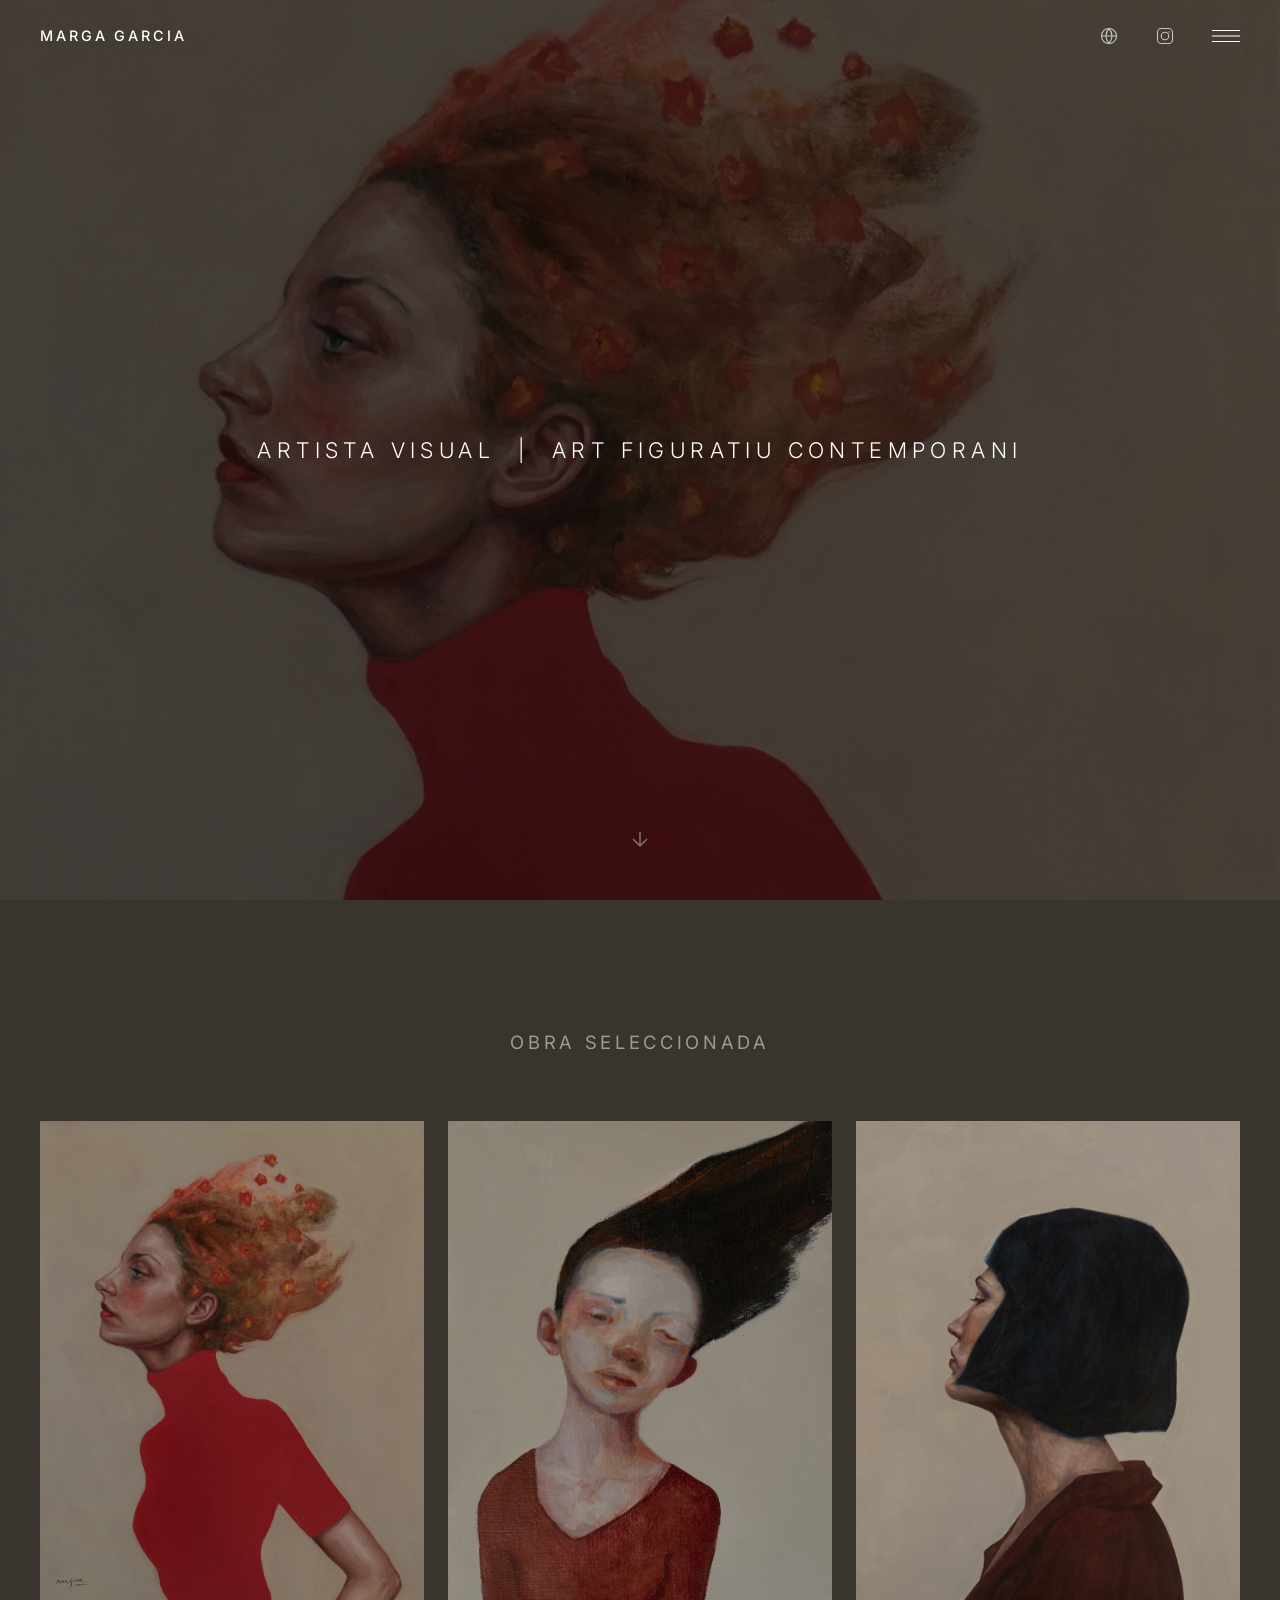
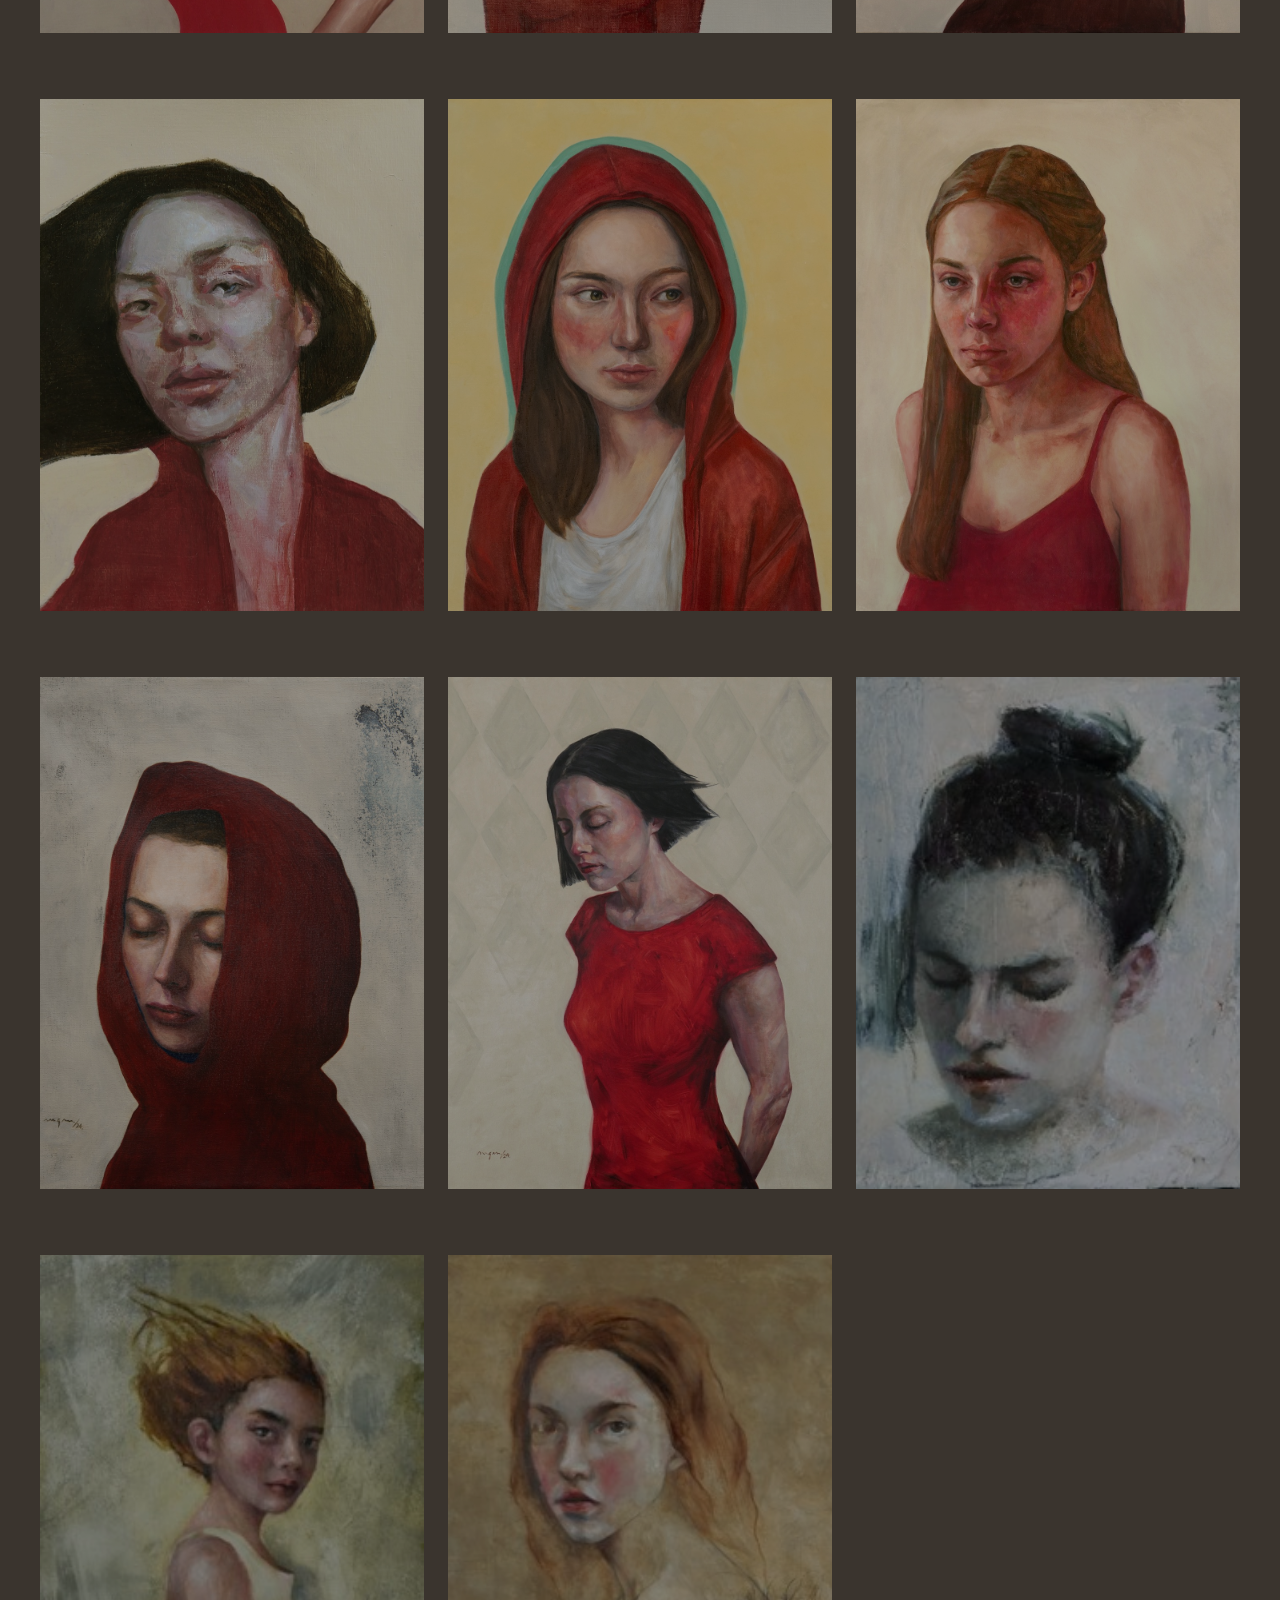
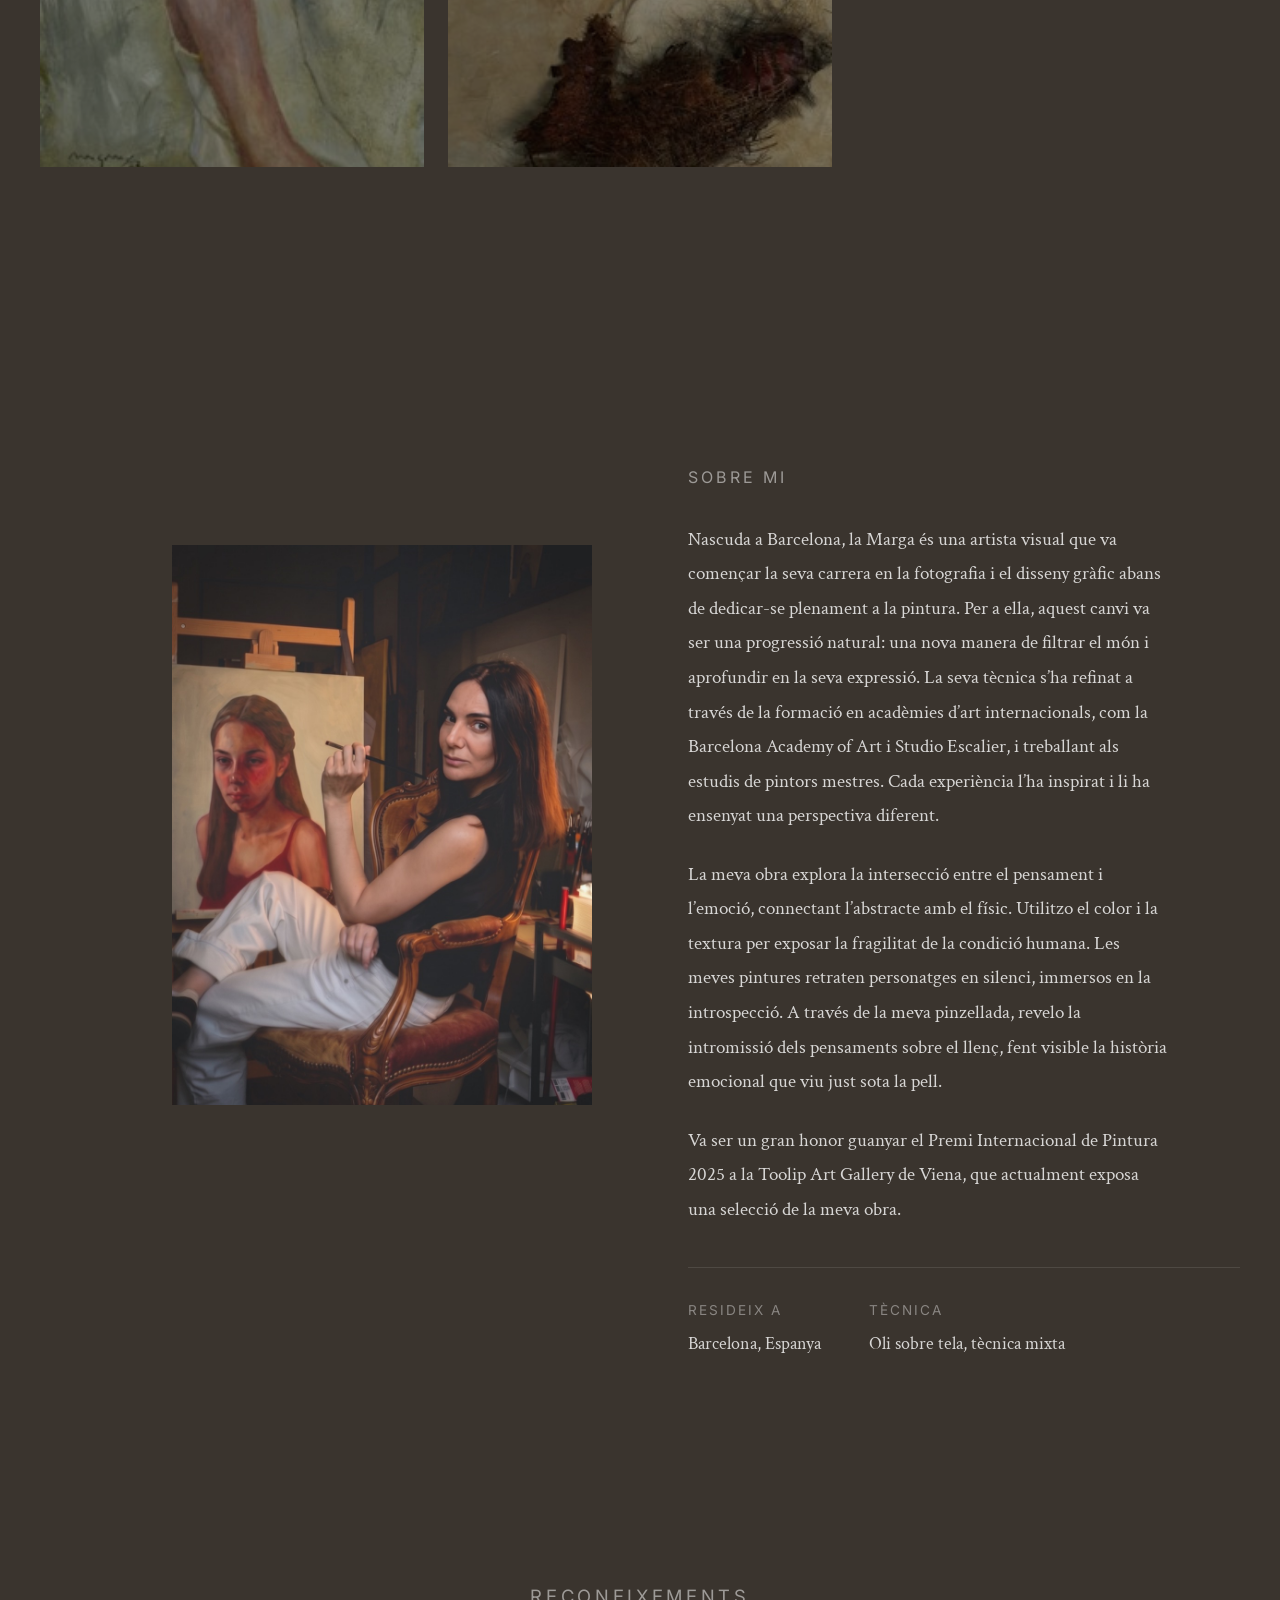
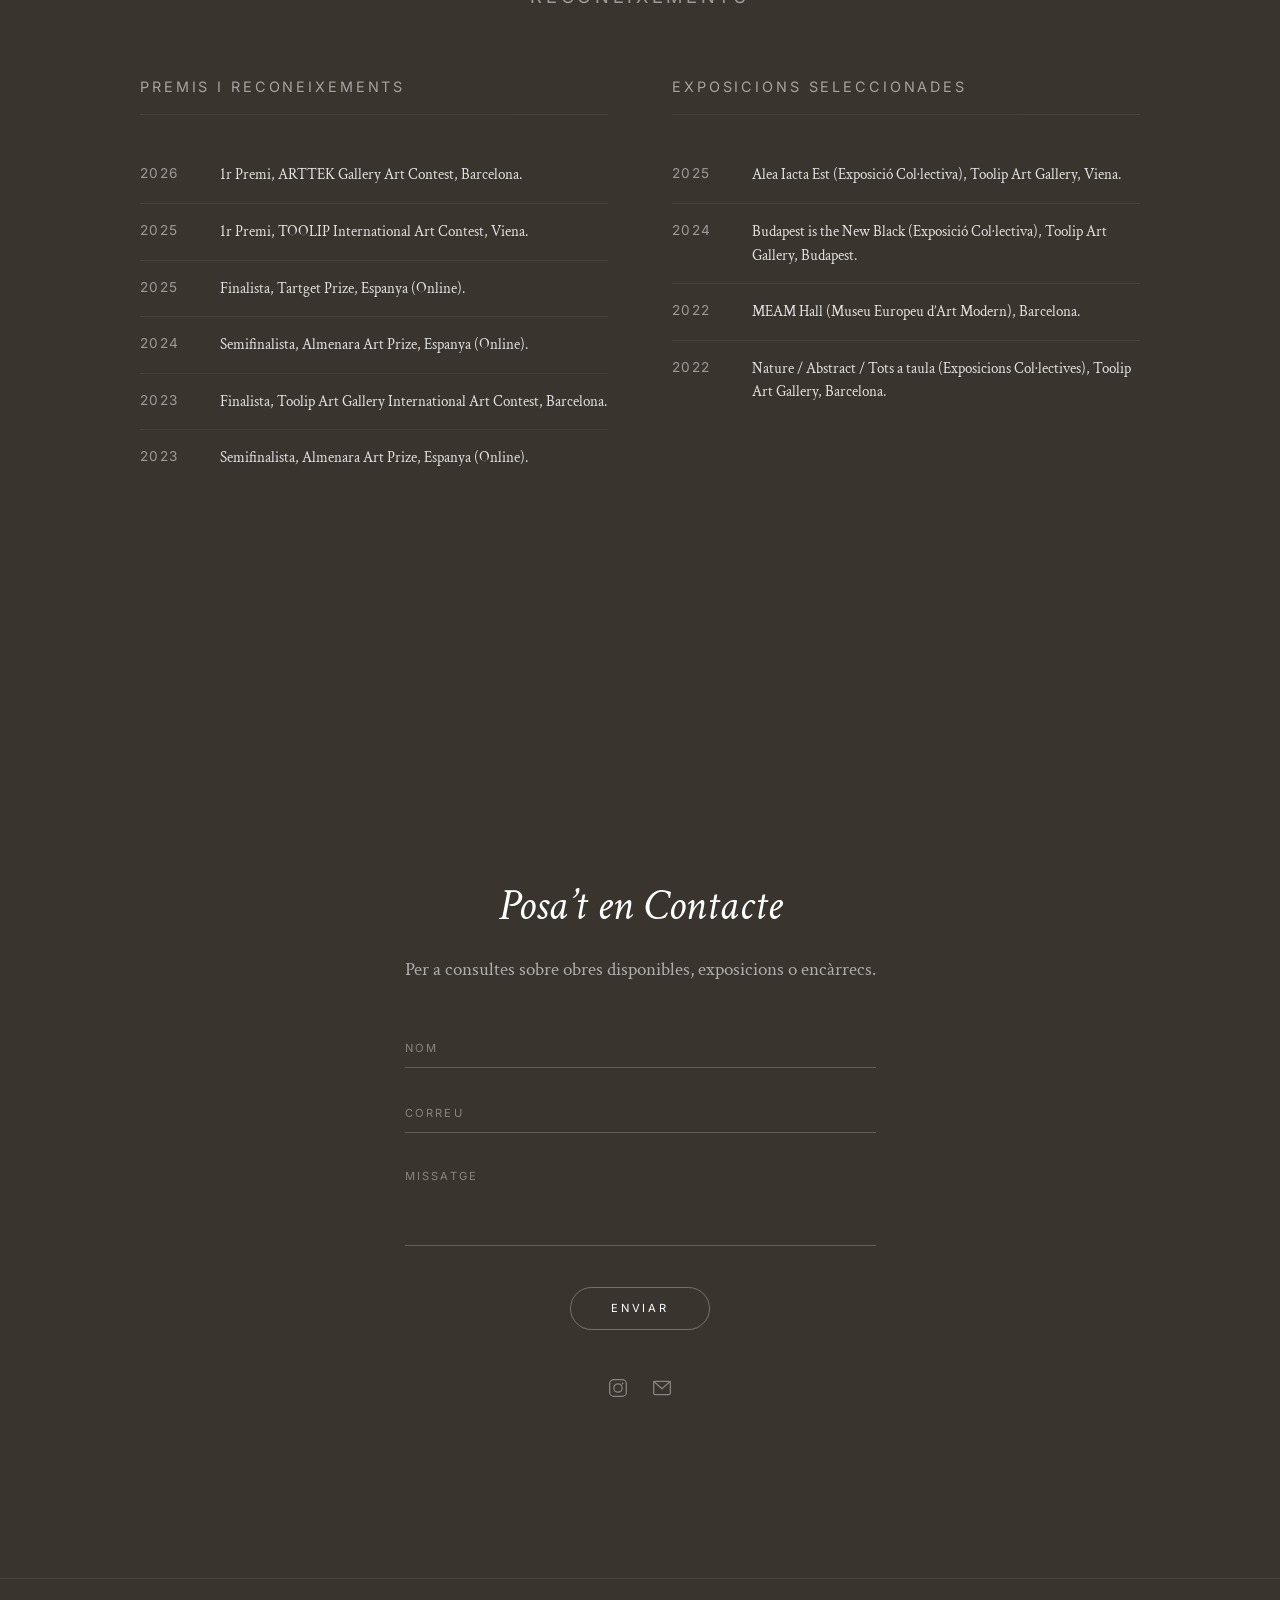
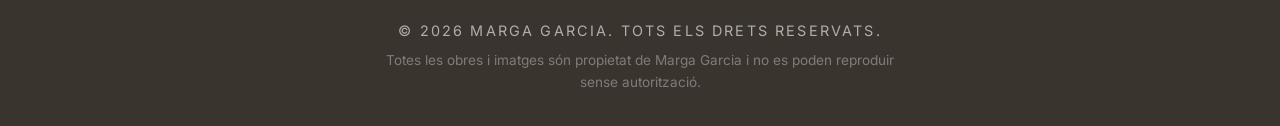
==== commit 5e43dc92: "Switch About text to first person across all 5 languages Co-Authored-By: Claude Opus 4.7 (1M context" ====
--- a/ca.html
+++ b/ca.html
@@ -185,8 +185,8 @@
       <div class="about-text">
         <h2>Sobre Mi</h2>
         <p>Nascuda a Barcelona, la Marga és una artista visual que va començar la seva carrera en la fotografia i el disseny gràfic abans de dedicar-se plenament a la pintura. Per a ella, aquest canvi va ser una progressió natural: una nova manera de filtrar el món i aprofundir en la seva expressió. La seva tècnica s&rsquo;ha refinat a través de la formació en acadèmies d&rsquo;art internacionals, com la Barcelona Academy of Art i Studio Escalier, i treballant als estudis de pintors mestres. Cada experiència l&rsquo;ha inspirat i li ha ensenyat una perspectiva diferent.</p>
-        <p>L&rsquo;obra de la Marga explora la intersecció entre el pensament i l&rsquo;emoció, connectant l&rsquo;abstracte amb el físic. Utilitza el color i la textura per exposar la fragilitat de la condició humana. Les seves pintures retraten personatges en silenci, immersos en la introspecció. A través de la seva pinzellada, revela la intromissió dels pensaments sobre el llenç, fent visible la història emocional que viu just sota la pell.</p>
-        <p>L&rsquo;any 2025 va guanyar el Premi Internacional de Pintura a la Toolip Art Gallery de Viena, que actualment exposa una selecció de la seva obra.</p>
+        <p>La meva obra explora la intersecció entre el pensament i l&rsquo;emoció, connectant l&rsquo;abstracte amb el físic. Utilitzo el color i la textura per exposar la fragilitat de la condició humana. Les meves pintures retraten personatges en silenci, immersos en la introspecció. A través de la meva pinzellada, revelo la intromissió dels pensaments sobre el llenç, fent visible la història emocional que viu just sota la pell.</p>
+        <p>Va ser un gran honor guanyar el Premi Internacional de Pintura 2025 a la Toolip Art Gallery de Viena, que actualment exposa una selecció de la meva obra.</p>
         <div class="about-details">
           <div class="detail">
             <span class="detail-label">Resideix a</span>
